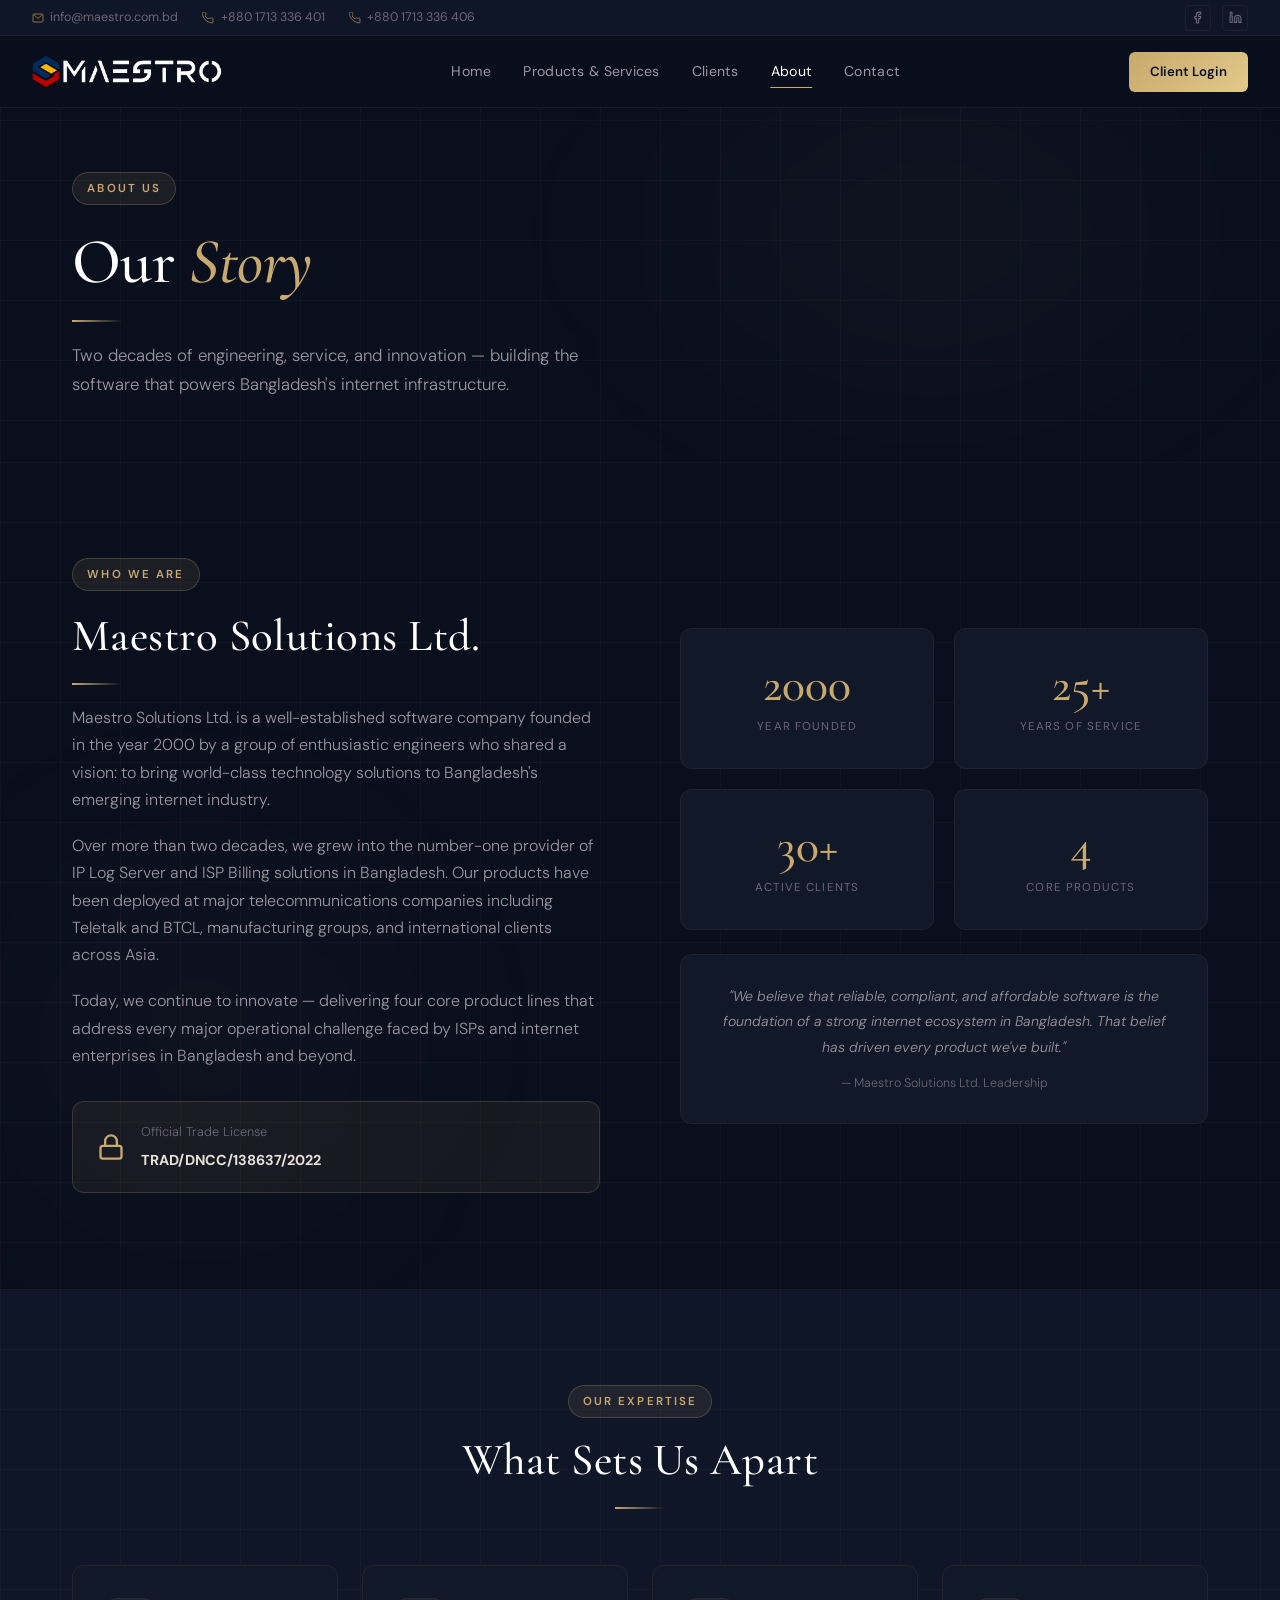
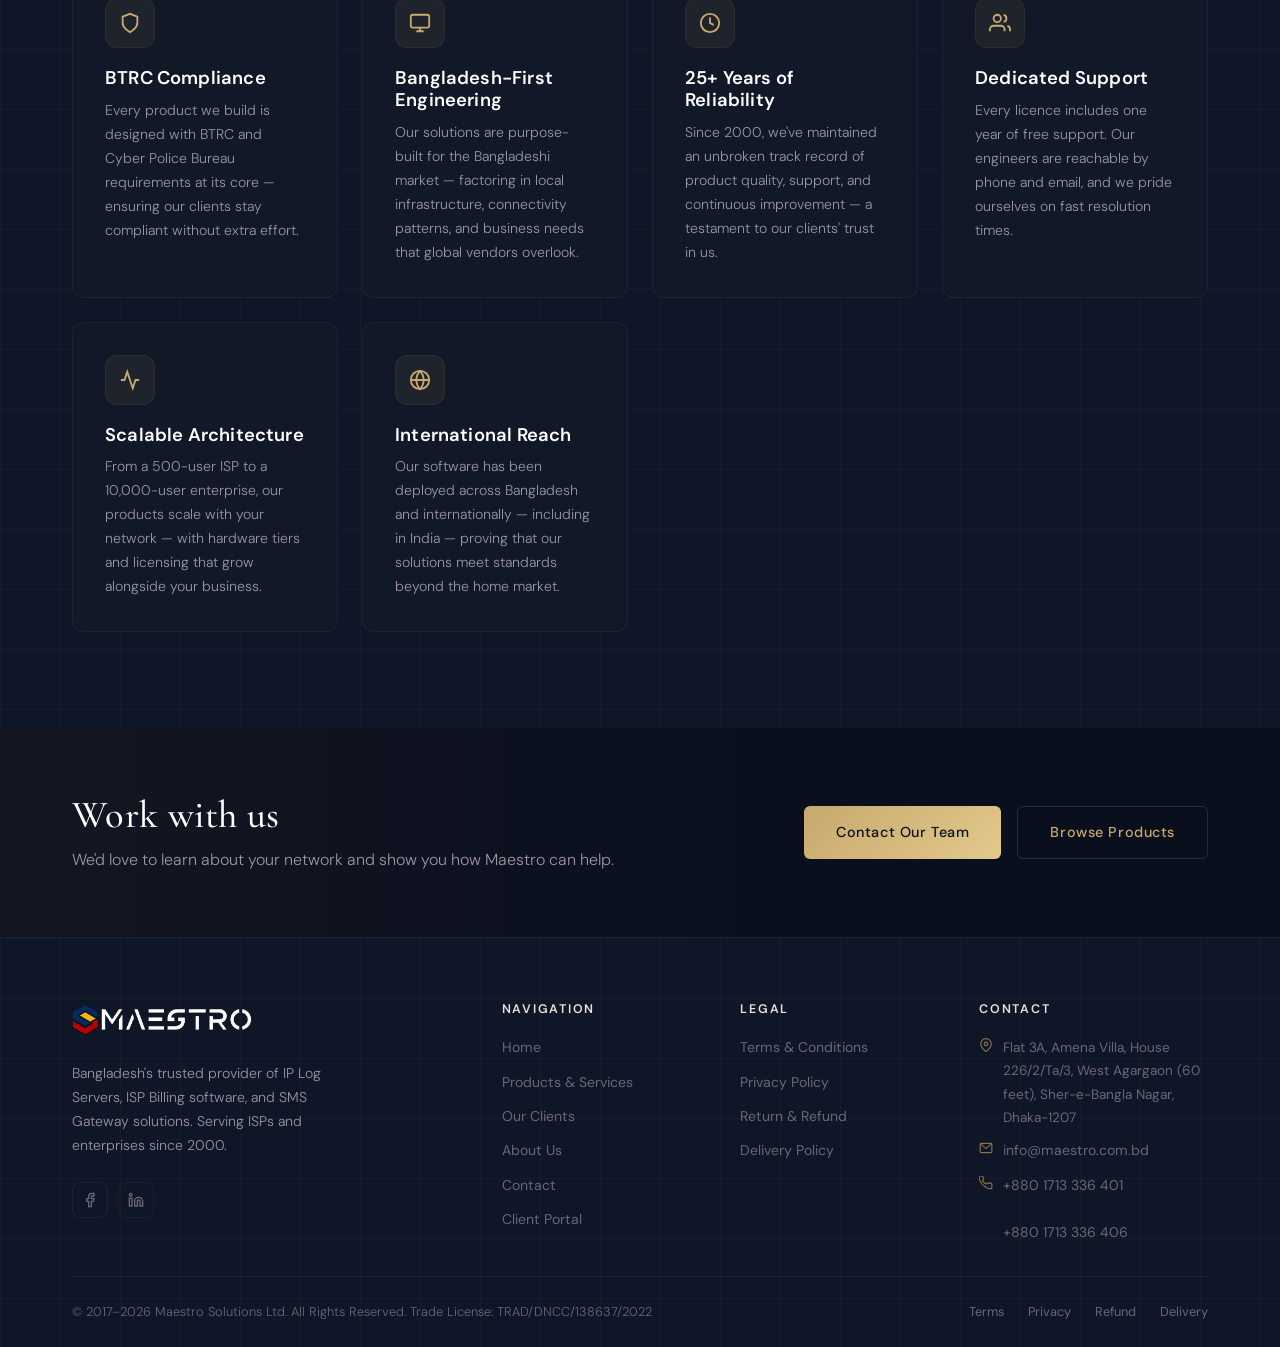
==== about.html @ bf8a5b1c "Add files via upload" ====
<!DOCTYPE html>
<html lang="en">
<head>
  <meta charset="UTF-8">
  <meta name="viewport" content="width=device-width, initial-scale=1.0">
  <title>About Us — Maestro Solutions Ltd.</title>
  <meta name="description" content="Maestro Solutions Ltd. — Bangladesh's leading ISP software company, founded in 2000 by a team of passionate engineers.">
  <link rel="stylesheet" href="style.css">
</head>
<body>

<section class="page-hero bg-pattern" style="position:relative;overflow:hidden;">
  <div class="bg-grid"></div>
  <div class="bg-glow" style="width:700px;height:400px;background:radial-gradient(ellipse,rgba(200,169,110,0.06) 0%,transparent 70%);top:50%;right:0;transform:translateY(-50%);"></div>
  <div class="container page-hero-content">
    <div class="label-tag">About Us</div>
    <h1>Our <em style="font-style:italic;color:var(--gold);">Story</em></h1>
    <div class="divider-gold"></div>
    <p style="font-size:1.05rem;max-width:560px;color:var(--text-muted);">Two decades of engineering, service, and innovation — building the software that powers Bangladesh's internet infrastructure.</p>
  </div>
</section>

<!-- ══ COMPANY STORY ════════════════════════════════════════ -->
<section class="section" style="position:relative;overflow:hidden;">
  <div class="bg-grid"></div>
  <div class="bg-glow" style="width:600px;height:500px;background:radial-gradient(circle,rgba(200,169,110,0.04) 0%,transparent 70%);bottom:0;left:-100px;"></div>
  <div class="container" style="position:relative;z-index:1;">
    <div class="about-grid">
      <div class="animate-up">
        <div class="label-tag">Who We Are</div>
        <h2>Maestro Solutions Ltd.</h2>
        <div class="divider-gold"></div>
        <p style="margin-bottom:1.2rem;">Maestro Solutions Ltd. is a well-established software company founded in the year 2000 by a group of enthusiastic engineers who shared a vision: to bring world-class technology solutions to Bangladesh's emerging internet industry.</p>
        <p style="margin-bottom:1.2rem;">Over more than two decades, we grew into the number-one provider of IP Log Server and ISP Billing solutions in Bangladesh. Our products have been deployed at major telecommunications companies including Teletalk and BTCL, manufacturing groups, and international clients across Asia.</p>
        <p style="margin-bottom:2rem;">Today, we continue to innovate — delivering four core product lines that address every major operational challenge faced by ISPs and internet enterprises in Bangladesh and beyond.</p>

        <div class="about-license">
          <svg xmlns="http://www.w3.org/2000/svg" viewBox="0 0 24 24" fill="none" stroke="currentColor" stroke-width="2"><rect x="3" y="11" width="18" height="11" rx="2" ry="2"/><path d="M7 11V7a5 5 0 0110 0v4"/></svg>
          <div class="about-license-text">
            <p>Official Trade License</p>
            <strong>TRAD/DNCC/138637/2022</strong>
          </div>
        </div>
      </div>

      <div class="animate-up animate-delay-2">
        <div style="display:grid;grid-template-columns:1fr 1fr;gap:1.2rem;margin-bottom:1.5rem;">
          <div style="padding:2rem 1.5rem;background:var(--navy-card);border:1px solid var(--border-dim);border-radius:var(--radius);text-align:center;">
            <div style="font-family:var(--font-display);font-size:3rem;font-weight:500;color:var(--gold);line-height:1;">2000</div>
            <div style="font-size:0.72rem;color:var(--text-dim);text-transform:uppercase;letter-spacing:0.1em;margin-top:0.5rem;">Year Founded</div>
          </div>
          <div style="padding:2rem 1.5rem;background:var(--navy-card);border:1px solid var(--border-dim);border-radius:var(--radius);text-align:center;">
            <div style="font-family:var(--font-display);font-size:3rem;font-weight:500;color:var(--gold);line-height:1;">25+</div>
            <div style="font-size:0.72rem;color:var(--text-dim);text-transform:uppercase;letter-spacing:0.1em;margin-top:0.5rem;">Years of Service</div>
          </div>
          <div style="padding:2rem 1.5rem;background:var(--navy-card);border:1px solid var(--border-dim);border-radius:var(--radius);text-align:center;">
            <div style="font-family:var(--font-display);font-size:3rem;font-weight:500;color:var(--gold);line-height:1;">30+</div>
            <div style="font-size:0.72rem;color:var(--text-dim);text-transform:uppercase;letter-spacing:0.1em;margin-top:0.5rem;">Active Clients</div>
          </div>
          <div style="padding:2rem 1.5rem;background:var(--navy-card);border:1px solid var(--border-dim);border-radius:var(--radius);text-align:center;">
            <div style="font-family:var(--font-display);font-size:3rem;font-weight:500;color:var(--gold);line-height:1;">4</div>
            <div style="font-size:0.72rem;color:var(--text-dim);text-transform:uppercase;letter-spacing:0.1em;margin-top:0.5rem;">Core Products</div>
          </div>
        </div>
        <div style="padding:1.8rem;background:var(--navy-card);border:1px solid var(--border-dim);border-radius:var(--radius);">
          <p style="font-size:0.88rem;font-style:italic;color:var(--text-muted);text-align:center;line-height:1.8;">"We believe that reliable, compliant, and affordable software is the foundation of a strong internet ecosystem in Bangladesh. That belief has driven every product we've built."</p>
          <p style="font-size:0.78rem;color:var(--text-dim);text-align:center;margin-top:0.8rem;">— Maestro Solutions Ltd. Leadership</p>
        </div>
      </div>
    </div>
  </div>
</section>

<!-- ══ VALUES & EXPERTISE ═══════════════════════════════════ -->
<section class="section bg-navy-mid" style="position:relative;overflow:hidden;">
  <div class="bg-grid"></div>
  <div class="container" style="position:relative;z-index:1;">
    <div class="section-heading animate-up" style="text-align:center;max-width:600px;margin-left:auto;margin-right:auto;">
      <div class="label-tag">Our Expertise</div>
      <h2>What Sets Us Apart</h2>
      <div class="divider-gold" style="margin:1.2rem auto;"></div>
    </div>
    <div style="display:grid;grid-template-columns:repeat(auto-fit,minmax(250px,1fr));gap:1.5rem;">

      <div class="card animate-up animate-delay-1" style="padding:2rem;">
        <div style="width:50px;height:50px;background:rgba(200,169,110,0.08);border:1px solid var(--border-dim);border-radius:12px;display:flex;align-items:center;justify-content:center;margin-bottom:1.2rem;">
          <svg xmlns="http://www.w3.org/2000/svg" viewBox="0 0 24 24" fill="none" stroke="currentColor" stroke-width="2" style="width:22px;height:22px;color:var(--gold);"><path d="M12 22s8-4 8-10V5l-8-3-8 3v7c0 6 8 10 8 10z"/></svg>
        </div>
        <h4 style="margin-bottom:0.6rem;">BTRC Compliance</h4>
        <p style="font-size:0.88rem;">Every product we build is designed with BTRC and Cyber Police Bureau requirements at its core — ensuring our clients stay compliant without extra effort.</p>
      </div>

      <div class="card animate-up animate-delay-2" style="padding:2rem;">
        <div style="width:50px;height:50px;background:rgba(200,169,110,0.08);border:1px solid var(--border-dim);border-radius:12px;display:flex;align-items:center;justify-content:center;margin-bottom:1.2rem;">
          <svg xmlns="http://www.w3.org/2000/svg" viewBox="0 0 24 24" fill="none" stroke="currentColor" stroke-width="2" style="width:22px;height:22px;color:var(--gold);"><rect x="2" y="3" width="20" height="14" rx="2"/><line x1="8" y1="21" x2="16" y2="21"/><line x1="12" y1="17" x2="12" y2="21"/></svg>
        </div>
        <h4 style="margin-bottom:0.6rem;">Bangladesh-First Engineering</h4>
        <p style="font-size:0.88rem;">Our solutions are purpose-built for the Bangladeshi market — factoring in local infrastructure, connectivity patterns, and business needs that global vendors overlook.</p>
      </div>

      <div class="card animate-up animate-delay-3" style="padding:2rem;">
        <div style="width:50px;height:50px;background:rgba(200,169,110,0.08);border:1px solid var(--border-dim);border-radius:12px;display:flex;align-items:center;justify-content:center;margin-bottom:1.2rem;">
          <svg xmlns="http://www.w3.org/2000/svg" viewBox="0 0 24 24" fill="none" stroke="currentColor" stroke-width="2" style="width:22px;height:22px;color:var(--gold);"><circle cx="12" cy="12" r="10"/><polyline points="12 6 12 12 16 14"/></svg>
        </div>
        <h4 style="margin-bottom:0.6rem;">25+ Years of Reliability</h4>
        <p style="font-size:0.88rem;">Since 2000, we've maintained an unbroken track record of product quality, support, and continuous improvement — a testament to our clients' trust in us.</p>
      </div>

      <div class="card animate-up animate-delay-1" style="padding:2rem;">
        <div style="width:50px;height:50px;background:rgba(200,169,110,0.08);border:1px solid var(--border-dim);border-radius:12px;display:flex;align-items:center;justify-content:center;margin-bottom:1.2rem;">
          <svg xmlns="http://www.w3.org/2000/svg" viewBox="0 0 24 24" fill="none" stroke="currentColor" stroke-width="2" style="width:22px;height:22px;color:var(--gold);"><path d="M17 21v-2a4 4 0 00-4-4H5a4 4 0 00-4 4v2"/><circle cx="9" cy="7" r="4"/><path d="M23 21v-2a4 4 0 00-3-3.87"/><path d="M16 3.13a4 4 0 010 7.75"/></svg>
        </div>
        <h4 style="margin-bottom:0.6rem;">Dedicated Support</h4>
        <p style="font-size:0.88rem;">Every licence includes one year of free support. Our engineers are reachable by phone and email, and we pride ourselves on fast resolution times.</p>
      </div>

      <div class="card animate-up animate-delay-2" style="padding:2rem;">
        <div style="width:50px;height:50px;background:rgba(200,169,110,0.08);border:1px solid var(--border-dim);border-radius:12px;display:flex;align-items:center;justify-content:center;margin-bottom:1.2rem;">
          <svg xmlns="http://www.w3.org/2000/svg" viewBox="0 0 24 24" fill="none" stroke="currentColor" stroke-width="2" style="width:22px;height:22px;color:var(--gold);"><polyline points="22 12 18 12 15 21 9 3 6 12 2 12"/></svg>
        </div>
        <h4 style="margin-bottom:0.6rem;">Scalable Architecture</h4>
        <p style="font-size:0.88rem;">From a 500-user ISP to a 10,000-user enterprise, our products scale with your network — with hardware tiers and licensing that grow alongside your business.</p>
      </div>

      <div class="card animate-up animate-delay-3" style="padding:2rem;">
        <div style="width:50px;height:50px;background:rgba(200,169,110,0.08);border:1px solid var(--border-dim);border-radius:12px;display:flex;align-items:center;justify-content:center;margin-bottom:1.2rem;">
          <svg xmlns="http://www.w3.org/2000/svg" viewBox="0 0 24 24" fill="none" stroke="currentColor" stroke-width="2" style="width:22px;height:22px;color:var(--gold);"><circle cx="12" cy="12" r="10"/><line x1="2" y1="12" x2="22" y2="12"/><path d="M12 2a15.3 15.3 0 014 10 15.3 15.3 0 01-4 10 15.3 15.3 0 01-4-10 15.3 15.3 0 014-10z"/></svg>
        </div>
        <h4 style="margin-bottom:0.6rem;">International Reach</h4>
        <p style="font-size:0.88rem;">Our software has been deployed across Bangladesh and internationally — including in India — proving that our solutions meet standards beyond the home market.</p>
      </div>

    </div>
  </div>
</section>

<!-- ══ CONTACT CTA ════════════════════════════════════════════ -->
<section class="section-sm" style="position:relative;overflow:hidden;">
  <div style="position:absolute;inset:0;background:linear-gradient(90deg,rgba(200,169,110,0.05) 0%,transparent 60%);"></div>
  <div class="container" style="position:relative;z-index:1;">
    <div style="display:flex;align-items:center;justify-content:space-between;flex-wrap:wrap;gap:2rem;">
      <div>
        <h2 style="font-size:clamp(1.6rem,3vw,2.4rem);margin-bottom:0.5rem;">Work with us</h2>
        <p>We'd love to learn about your network and show you how Maestro can help.</p>
      </div>
      <div style="display:flex;gap:1rem;flex-wrap:wrap;">
        <a href="contact.html" class="btn btn-primary">Contact Our Team</a>
        <a href="products.html" class="btn btn-outline">Browse Products</a>
      </div>
    </div>
  </div>
</section>

<script src="shared.js"></script>
</body>
</html>
---- style.css ----
/* ===================================
   MAESTRO SOLUTIONS LTD — GLOBAL CSS
   =================================== */

@import url('https://fonts.googleapis.com/css2?family=Cormorant+Garamond:ital,wght@0,300;0,400;0,500;0,600;0,700;1,300;1,400&family=DM+Sans:ital,opsz,wght@0,9..40,300;0,9..40,400;0,9..40,500;0,9..40,600;0,9..40,700;1,9..40,300;1,9..40,400&display=swap');

/* ─── CSS VARIABLES ─── */
:root {
  --navy:           #0A0F1E;
  --navy-mid:       #0E1628;
  --navy-light:     #13213A;
  --navy-card:      #111827;
  --gold:           #C8A96E;
  --gold-light:     #E2C98A;
  --gold-pale:      #F0E3C5;
  --gold-dim:       #8A7045;
  --white:          #FFFFFF;
  --off-white:      #F5F0E8;
  --text-main:      #E8E2D6;
  --text-muted:     #9B96A0;
  --text-dim:       #6B6675;
  --border:         rgba(200,169,110,0.18);
  --border-dim:     rgba(200,169,110,0.08);
  --glass-bg:       rgba(19,33,58,0.72);
  --glass-border:   rgba(200,169,110,0.22);
  --shadow-gold:    0 8px 40px rgba(200,169,110,0.12);
  --shadow-deep:    0 20px 60px rgba(0,0,0,0.5);
  --radius:         12px;
  --radius-lg:      20px;
  --font-display:   'Cormorant Garamond', Georgia, serif;
  --font-body:      'DM Sans', system-ui, sans-serif;
  --announce-height: 36px;
  --nav-height:     72px;
  --header-total:   calc(var(--announce-height) + var(--nav-height));
  --transition:     0.35s cubic-bezier(0.4,0,0.2,1);
}

/* ─── RESET & BASE ─── */
*, *::before, *::after { box-sizing: border-box; margin: 0; padding: 0; }

html { scroll-behavior: smooth; font-size: 16px; }

body {
  font-family: var(--font-body);
  background: var(--navy);
  color: var(--text-main);
  line-height: 1.7;
  overflow-x: hidden;
  -webkit-font-smoothing: antialiased;
}

/* ─── TYPOGRAPHY ─── */
h1, h2, h3, h4, h5 {
  font-family: var(--font-display);
  font-weight: 600;
  line-height: 1.2;
  letter-spacing: 0.01em;
  color: var(--white);
}

h1 { font-size: clamp(2.6rem, 5vw, 4.2rem); font-weight: 500; letter-spacing: -0.01em; }
h2 { font-size: clamp(2rem, 3.5vw, 3rem); font-weight: 500; }
h3 { font-size: clamp(1.3rem, 2vw, 1.7rem); font-weight: 500; }
h4 { font-size: 1.15rem; font-weight: 600; font-family: var(--font-body); }

p { color: var(--text-muted); font-size: 1rem; font-weight: 300; }

a { color: var(--gold); text-decoration: none; transition: color var(--transition); }
a:hover { color: var(--gold-light); }

img { max-width: 100%; display: block; }

/* ─── UTILITY CLASSES ─── */
.container {
  max-width: 1200px;
  margin: 0 auto;
  padding: 0 2rem;
}

.section {
  padding: 6rem 0;
}

.section-sm {
  padding: 4rem 0;
}

.gold-text { color: var(--gold); }
.gold-text-light { color: var(--gold-light); }

.label-tag {
  display: inline-block;
  font-family: var(--font-body);
  font-size: 0.72rem;
  font-weight: 600;
  letter-spacing: 0.18em;
  text-transform: uppercase;
  color: var(--gold);
  background: rgba(200,169,110,0.1);
  border: 1px solid rgba(200,169,110,0.25);
  padding: 0.35rem 0.9rem;
  border-radius: 30px;
  margin-bottom: 1.2rem;
}

.section-heading {
  margin-bottom: 3.5rem;
}

.section-heading .label-tag { margin-bottom: 1rem; }

.section-heading h2 {
  margin-bottom: 1rem;
}

.section-heading p {
  font-size: 1.05rem;
  max-width: 540px;
}

.divider-gold {
  width: 50px;
  height: 2px;
  background: linear-gradient(90deg, var(--gold), transparent);
  margin: 1.2rem 0;
}

/* ─── BACKGROUND GRID TEXTURE ─── */
.bg-grid {
  position: absolute;
  inset: 0;
  background-image:
    linear-gradient(rgba(200,169,110,0.04) 1px, transparent 1px),
    linear-gradient(90deg, rgba(200,169,110,0.04) 1px, transparent 1px);
  background-size: 60px 60px;
  pointer-events: none;
  z-index: 0;
}

.bg-glow {
  position: absolute;
  border-radius: 50%;
  filter: blur(100px);
  pointer-events: none;
  z-index: 0;
}

/* ─── BUTTONS ─── */
.btn {
  display: inline-flex;
  align-items: center;
  gap: 0.5rem;
  font-family: var(--font-body);
  font-size: 0.9rem;
  font-weight: 500;
  letter-spacing: 0.04em;
  padding: 0.85rem 2rem;
  border-radius: 6px;
  border: none;
  cursor: pointer;
  transition: all var(--transition);
  text-decoration: none;
  white-space: nowrap;
}

.btn-primary {
  background: linear-gradient(135deg, var(--gold) 0%, var(--gold-light) 100%);
  color: var(--navy);
}

.btn-primary:hover {
  transform: translateY(-2px);
  box-shadow: 0 8px 30px rgba(200,169,110,0.4);
  color: var(--navy);
}

.btn-outline {
  background: transparent;
  color: var(--gold);
  border: 1.5px solid var(--border);
}

.btn-outline:hover {
  background: rgba(200,169,110,0.08);
  border-color: var(--gold);
  color: var(--gold-light);
  transform: translateY(-2px);
}

.btn-ghost {
  background: transparent;
  color: var(--text-main);
  padding: 0.5rem 0;
}

.btn-ghost:hover { color: var(--gold); }

.btn svg { width: 16px; height: 16px; flex-shrink: 0; }

/* ─── NAVBAR ─── */
.navbar {
  position: fixed;
  top: var(--announce-height);
  left: 0; right: 0;
  z-index: 1000;
  height: var(--nav-height);
  transition: background 0.4s ease, border-color 0.4s ease, backdrop-filter 0.4s ease;
}

.navbar::before {
  content: '';
  position: absolute;
  inset: 0;
  background: rgba(10,15,30,0);
  backdrop-filter: blur(0px);
  border-bottom: 1px solid rgba(200,169,110,0);
  transition: all 0.4s ease;
}

.navbar.scrolled::before {
  background: rgba(10,15,30,0.92);
  backdrop-filter: blur(20px);
  border-bottom-color: var(--border-dim);
}

.nav-inner {
  max-width: 1280px;
  margin: 0 auto;
  padding: 0 2rem;
  height: 100%;
  display: flex;
  align-items: center;
  justify-content: space-between;
  position: relative;
  z-index: 1;
}

.nav-logo {
  display: flex;
  align-items: center;
  text-decoration: none;
  flex-shrink: 0;
}

.nav-logo img {
  height: 38px;
  width: auto;
  display: block;
  /* Pure transparent PNG — no background, no filter */
  background: transparent;
}

/* These classes kept for fallback only */
.nav-logo-name {
  font-family: var(--font-display);
  font-size: 1.55rem;
  font-weight: 600;
  color: var(--white);
  letter-spacing: 0.04em;
  line-height: 1;
}

.nav-logo-name span { color: var(--gold); }

.nav-logo-tagline {
  font-size: 0.62rem;
  letter-spacing: 0.2em;
  text-transform: uppercase;
  color: var(--text-dim);
  font-weight: 400;
}

.nav-links {
  display: flex;
  align-items: center;
  gap: 0.2rem;
  list-style: none;
}

.nav-links a {
  display: block;
  padding: 0.5rem 0.9rem;
  font-size: 0.88rem;
  font-weight: 400;
  color: var(--text-muted);
  letter-spacing: 0.02em;
  border-radius: 6px;
  transition: all var(--transition);
  position: relative;
}

.nav-links a::after {
  content: '';
  position: absolute;
  bottom: 4px;
  left: 50%;
  transform: translateX(-50%) scaleX(0);
  width: calc(100% - 1.8rem);
  height: 1px;
  background: var(--gold);
  transition: transform var(--transition);
}

.nav-links a:hover,
.nav-links a.active {
  color: var(--white);
}

.nav-links a:hover::after,
.nav-links a.active::after {
  transform: translateX(-50%) scaleX(1);
}

.nav-actions {
  display: flex;
  align-items: center;
  gap: 0.8rem;
}

.nav-email {
  display: flex;
  align-items: center;
  gap: 0.4rem;
  font-size: 0.8rem;
  color: var(--text-dim);
  transition: color var(--transition);
}

.nav-email:hover { color: var(--gold); }
.nav-email svg { width: 13px; height: 13px; }

.btn-nav-login {
  background: linear-gradient(135deg, var(--gold) 0%, var(--gold-light) 100%);
  color: var(--navy);
  padding: 0.55rem 1.3rem;
  border-radius: 6px;
  font-size: 0.83rem;
  font-weight: 600;
  transition: all var(--transition);
}

.btn-nav-login:hover {
  transform: translateY(-1px);
  box-shadow: 0 6px 20px rgba(200,169,110,0.35);
  color: var(--navy);
}

/* Hamburger */
.hamburger {
  display: none;
  flex-direction: column;
  gap: 5px;
  cursor: pointer;
  padding: 8px;
  border: none;
  background: none;
  z-index: 101;
}

.hamburger span {
  display: block;
  width: 24px;
  height: 1.5px;
  background: var(--text-main);
  border-radius: 2px;
  transition: all 0.3s ease;
}

.hamburger.open span:nth-child(1) { transform: translateY(6.5px) rotate(45deg); }
.hamburger.open span:nth-child(2) { opacity: 0; transform: scaleX(0); }
.hamburger.open span:nth-child(3) { transform: translateY(-6.5px) rotate(-45deg); }

/* Mobile menu */
.mobile-menu {
  display: none;
  position: fixed;
  top: var(--header-total);
  left: 0; right: 0;
  background: rgba(10,15,30,0.97);
  backdrop-filter: blur(24px);
  border-bottom: 1px solid var(--border-dim);
  z-index: 999;
  padding: 1.5rem 2rem 2rem;
  flex-direction: column;
  gap: 0.2rem;
  transform: translateY(-10px);
  opacity: 0;
  transition: all 0.3s ease;
}

.mobile-menu.open {
  display: flex;
  transform: translateY(0);
  opacity: 1;
}

.mobile-menu a {
  display: block;
  padding: 0.85rem 1rem;
  font-size: 1rem;
  color: var(--text-muted);
  border-bottom: 1px solid var(--border-dim);
  transition: color var(--transition);
}

.mobile-menu a:hover { color: var(--gold); }

.mobile-menu .mobile-login {
  margin-top: 1rem;
  display: block;
  text-align: center;
  color: var(--navy);
  border-bottom: none;
}

.mobile-menu .mobile-login:hover {
  color: var(--navy);
}

.mobile-menu .mobile-email {
  font-size: 0.85rem;
  color: var(--text-dim);
  padding: 0.85rem 1rem;
  display: flex;
  align-items: center;
  gap: 0.4rem;
  border-bottom: 1px solid var(--border-dim);
}

.mobile-menu .mobile-email:hover { color: var(--gold); }

/* ─── HERO ─── */
.hero {
  position: relative;
  min-height: 100vh;
  display: flex;
  align-items: center;
  overflow: hidden;
  padding-top: var(--header-total);
}

.hero-slides {
  position: absolute;
  inset: 0;
  z-index: 0;
}

.hero-slide {
  position: absolute;
  inset: 0;
  background-size: cover;
  background-position: center;
  opacity: 0;
  transition: opacity 1.5s ease;
}

.hero-slide.active { opacity: 1; }

.hero-overlay {
  position: absolute;
  inset: 0;
  background: linear-gradient(
    135deg,
    rgba(10,15,30,0.92) 0%,
    rgba(10,15,30,0.75) 50%,
    rgba(10,15,30,0.5) 100%
  );
  z-index: 1;
}

.hero-content {
  position: relative;
  z-index: 2;
  max-width: 1280px;
  margin: 0 auto;
  padding: 0 2rem;
  width: 100%;
}

.hero-badge {
  display: inline-flex;
  align-items: center;
  gap: 0.5rem;
  background: rgba(200,169,110,0.12);
  border: 1px solid rgba(200,169,110,0.3);
  padding: 0.4rem 1rem;
  border-radius: 30px;
  margin-bottom: 2rem;
  animation: fadeUp 0.8s ease both;
}

.hero-badge span {
  font-size: 0.72rem;
  letter-spacing: 0.18em;
  text-transform: uppercase;
  color: var(--gold);
  font-weight: 500;
}

.hero-badge-dot {
  width: 6px;
  height: 6px;
  border-radius: 50%;
  background: var(--gold);
  animation: pulse 2s ease infinite;
}

.hero h1 {
  font-size: clamp(2.8rem, 5.5vw, 5rem);
  font-weight: 400;
  margin-bottom: 1.5rem;
  animation: fadeUp 0.8s ease 0.15s both;
}

.hero h1 em {
  font-style: italic;
  color: var(--gold);
}

.hero-sub {
  font-size: 1.1rem;
  color: var(--text-muted);
  max-width: 520px;
  margin-bottom: 2.5rem;
  animation: fadeUp 0.8s ease 0.3s both;
  line-height: 1.8;
  font-weight: 300;
}

.hero-actions {
  display: flex;
  gap: 1rem;
  flex-wrap: wrap;
  animation: fadeUp 0.8s ease 0.45s both;
}

.hero-stats {
  margin-top: 5rem;
  display: flex;
  gap: 3rem;
  animation: fadeUp 0.8s ease 0.6s both;
}

.hero-stat-num {
  font-family: var(--font-display);
  font-size: 2.2rem;
  font-weight: 500;
  color: var(--gold);
  display: block;
  line-height: 1;
}

.hero-stat-label {
  font-size: 0.78rem;
  color: var(--text-dim);
  letter-spacing: 0.08em;
  text-transform: uppercase;
  margin-top: 0.3rem;
}

.hero-slide-dots {
  position: absolute;
  bottom: 3rem;
  right: 4rem;
  z-index: 2;
  display: flex;
  gap: 8px;
}

.slide-dot {
  width: 28px;
  height: 2px;
  background: rgba(200,169,110,0.3);
  border-radius: 2px;
  cursor: pointer;
  transition: all var(--transition);
}

.slide-dot.active {
  background: var(--gold);
  width: 48px;
}

/* ─── ANNOUNCEMENT BAR ─── */
.announce-bar {
  position: fixed;
  top: 0; left: 0; right: 0;
  z-index: 1001;
  height: var(--announce-height);
  background: var(--navy-mid);
  border-bottom: 1px solid var(--border-dim);
  padding: 0 2rem;
  display: flex;
  justify-content: space-between;
  align-items: center;
  gap: 0.5rem;
  overflow: hidden;
}

.announce-contacts {
  display: flex;
  gap: 1.5rem;
  flex-wrap: wrap;
}

.announce-item {
  display: flex;
  align-items: center;
  gap: 0.4rem;
  font-size: 0.78rem;
  color: var(--text-dim);
  transition: color var(--transition);
}

.announce-item:hover { color: var(--gold); }
.announce-item svg { width: 12px; height: 12px; color: var(--gold-dim); }

.announce-social {
  display: flex;
  gap: 0.7rem;
}

.announce-social a {
  width: 26px;
  height: 26px;
  border: 1px solid var(--border-dim);
  border-radius: 4px;
  display: flex;
  align-items: center;
  justify-content: center;
  transition: all var(--transition);
}

.announce-social a:hover {
  border-color: var(--gold);
  background: rgba(200,169,110,0.1);
}

.announce-social svg { width: 13px; height: 13px; color: var(--text-dim); }
.announce-social a:hover svg { color: var(--gold); }

/* ─── CARDS ─── */
.card {
  background: var(--navy-card);
  border: 1px solid var(--border-dim);
  border-radius: var(--radius);
  overflow: hidden;
  transition: all var(--transition);
}

.card:hover {
  border-color: var(--border);
  box-shadow: var(--shadow-gold);
  transform: translateY(-4px);
}

.card-glass {
  background: var(--glass-bg);
  border: 1px solid var(--glass-border);
  backdrop-filter: blur(16px);
  border-radius: var(--radius);
}

/* ─── PRODUCT CARDS ─── */
.products-grid {
  display: grid;
  grid-template-columns: repeat(auto-fit, minmax(260px, 1fr));
  gap: 1.5rem;
}

.product-card {
  background: var(--navy-card);
  border: 1px solid var(--border-dim);
  border-radius: var(--radius-lg);
  overflow: hidden;
  transition: all var(--transition);
  cursor: pointer;
  display: flex;
  flex-direction: column;
}

.product-card:hover {
  border-color: rgba(200,169,110,0.3);
  transform: translateY(-6px);
  box-shadow: 0 20px 60px rgba(0,0,0,0.4), 0 0 30px rgba(200,169,110,0.08);
}

.product-card-img {
  position: relative;
  height: 200px;
  overflow: hidden;
}

.product-card-img img {
  width: 100%;
  height: 100%;
  object-fit: cover;
  transition: transform 0.6s ease;
}

.product-card:hover .product-card-img img {
  transform: scale(1.06);
}

.product-card-img-overlay {
  position: absolute;
  inset: 0;
  background: linear-gradient(to top, var(--navy-card) 0%, transparent 60%);
}

.product-card-body {
  padding: 1.5rem 1.75rem 1.75rem;
  flex: 1;
  display: flex;
  flex-direction: column;
}

.product-card-body h3 {
  font-size: 1.3rem;
  margin-bottom: 0.6rem;
}

.product-card-body p {
  font-size: 0.9rem;
  line-height: 1.65;
  margin-bottom: 1.2rem;
  flex: 1;
}

.product-card-link {
  display: inline-flex;
  align-items: center;
  gap: 0.4rem;
  font-size: 0.85rem;
  font-weight: 500;
  color: var(--gold);
  letter-spacing: 0.03em;
  transition: gap var(--transition);
}

.product-card:hover .product-card-link { gap: 0.7rem; }

/* ─── CLIENTS SECTION ─── */
.clients-ticker {
  overflow: hidden;
  position: relative;
}

.clients-ticker::before,
.clients-ticker::after {
  content: '';
  position: absolute;
  top: 0; bottom: 0;
  width: 200px;
  z-index: 2;
  pointer-events: none;
}

.clients-ticker::before {
  left: 0;
  background: linear-gradient(90deg, var(--navy) 0%, transparent 100%);
}

.clients-ticker::after {
  right: 0;
  background: linear-gradient(-90deg, var(--navy) 0%, transparent 100%);
}

.clients-track {
  display: flex;
  gap: 3rem;
  animation: ticker 35s linear infinite;
  width: max-content;
}

.clients-track:hover { animation-play-state: paused; }

@keyframes ticker {
  0% { transform: translateX(0); }
  100% { transform: translateX(-50%); }
}

.client-logo-item {
  display: flex;
  flex-direction: column;
  align-items: center;
  gap: 0.7rem;
  flex-shrink: 0;
  width: 130px;
}

.client-logo-wrap {
  width: 100px;
  height: 60px;
  display: flex;
  align-items: center;
  justify-content: center;
  background: rgba(255,255,255,0.04);
  border: 1px solid var(--border-dim);
  border-radius: 8px;
  padding: 0.75rem;
  transition: all var(--transition);
  filter: grayscale(1) brightness(0.7);
}

.client-logo-item:hover .client-logo-wrap {
  filter: grayscale(0) brightness(1);
  border-color: var(--border);
  background: rgba(255,255,255,0.08);
}

.client-logo-wrap img {
  width: 100%;
  height: 100%;
  object-fit: contain;
}

.client-logo-item span {
  font-size: 0.7rem;
  color: var(--text-dim);
  text-align: center;
  letter-spacing: 0.02em;
}

.all-clients-grid {
  display: grid;
  grid-template-columns: repeat(auto-fill, minmax(150px, 1fr));
  gap: 1.2rem;
}

.all-client-item {
  display: flex;
  flex-direction: column;
  align-items: center;
  gap: 0.7rem;
  padding: 1.2rem 1rem;
  background: var(--navy-card);
  border: 1px solid var(--border-dim);
  border-radius: var(--radius);
  transition: all var(--transition);
  text-align: center;
  filter: grayscale(0.5) brightness(0.8);
}

.all-client-item:hover {
  border-color: var(--border);
  filter: grayscale(0) brightness(1);
  transform: translateY(-3px);
  background: var(--navy-light);
}

.all-client-item img {
  width: 90px;
  height: 50px;
  object-fit: contain;
}

.all-client-item span {
  font-size: 0.72rem;
  color: var(--text-dim);
  line-height: 1.3;
}

/* ─── ABOUT ─── */
.about-grid {
  display: grid;
  grid-template-columns: 1fr 1fr;
  gap: 5rem;
  align-items: center;
}

.about-feature-list {
  list-style: none;
  display: flex;
  flex-direction: column;
  gap: 1rem;
  margin-top: 2rem;
}

.about-feature-list li {
  display: flex;
  align-items: flex-start;
  gap: 0.9rem;
  font-size: 0.95rem;
  color: var(--text-muted);
}

.about-feature-list li svg {
  width: 18px;
  height: 18px;
  color: var(--gold);
  flex-shrink: 0;
  margin-top: 2px;
}

.about-card {
  background: var(--navy-card);
  border: 1px solid var(--border-dim);
  border-radius: var(--radius-lg);
  padding: 2rem;
}

.about-license {
  display: flex;
  align-items: center;
  gap: 1rem;
  background: rgba(200,169,110,0.07);
  border: 1px solid rgba(200,169,110,0.2);
  border-radius: var(--radius);
  padding: 1.2rem 1.5rem;
  margin-top: 2rem;
}

.about-license svg { width: 28px; height: 28px; color: var(--gold); flex-shrink: 0; }
.about-license-text p { font-size: 0.8rem; color: var(--text-dim); margin-bottom: 0.2rem; }
.about-license-text strong { font-size: 0.9rem; color: var(--text-main); }

/* ─── PRICING ─── */
.pricing-grid {
  display: grid;
  grid-template-columns: repeat(auto-fit, minmax(200px, 1fr));
  gap: 1.2rem;
}

.pricing-card {
  background: var(--navy-card);
  border: 1px solid var(--border-dim);
  border-radius: var(--radius);
  padding: 1.8rem 1.5rem;
  transition: all var(--transition);
  display: flex;
  flex-direction: column;
  position: relative;
  overflow: hidden;
}

.pricing-card::before {
  content: '';
  position: absolute;
  top: 0; left: 0; right: 0;
  height: 2px;
  background: linear-gradient(90deg, transparent, var(--gold-dim), transparent);
  opacity: 0;
  transition: opacity var(--transition);
}

.pricing-card:hover {
  border-color: var(--border);
  transform: translateY(-4px);
  box-shadow: var(--shadow-gold);
}

.pricing-card:hover::before { opacity: 1; }

.pricing-card.featured {
  border-color: rgba(200,169,110,0.35);
  background: var(--navy-light);
}

.pricing-card.featured::before { opacity: 1; }

.pricing-badge {
  display: inline-block;
  font-size: 0.65rem;
  font-weight: 600;
  letter-spacing: 0.15em;
  text-transform: uppercase;
  color: var(--navy);
  background: var(--gold);
  padding: 0.25rem 0.7rem;
  border-radius: 20px;
  margin-bottom: 1rem;
}

.pricing-name {
  font-size: 0.8rem;
  font-weight: 600;
  letter-spacing: 0.1em;
  text-transform: uppercase;
  color: var(--gold-dim);
  margin-bottom: 0.5rem;
}

.pricing-price {
  font-family: var(--font-display);
  font-size: 1.9rem;
  font-weight: 600;
  color: var(--white);
  margin-bottom: 0.2rem;
  line-height: 1;
}

.pricing-price sup { font-size: 1rem; vertical-align: super; }

.pricing-users {
  font-size: 0.8rem;
  color: var(--gold);
  font-weight: 500;
  margin-bottom: 1.2rem;
}

.pricing-specs {
  list-style: none;
  display: flex;
  flex-direction: column;
  gap: 0.5rem;
  padding-top: 1.2rem;
  border-top: 1px solid var(--border-dim);
  font-size: 0.82rem;
  color: var(--text-dim);
  flex: 1;
}

.pricing-specs li {
  display: flex;
  align-items: center;
  gap: 0.5rem;
}

.pricing-specs li svg { width: 12px; height: 12px; color: var(--gold-dim); flex-shrink: 0; }

.pricing-footer {
  margin-top: 1.5rem;
  padding-top: 1.2rem;
  border-top: 1px solid var(--border-dim);
}

.pricing-renewal {
  font-size: 0.78rem;
  color: var(--text-dim);
  display: block;
  margin-top: 0.5rem;
}

/* ─── CONTACT ─── */
.contact-grid {
  display: grid;
  grid-template-columns: 1fr 1.4fr;
  gap: 3.5rem;
  align-items: start;
}

.contact-info-item {
  display: flex;
  gap: 1.1rem;
  margin-bottom: 1.8rem;
}

.contact-info-icon {
  width: 44px;
  height: 44px;
  background: rgba(200,169,110,0.08);
  border: 1px solid var(--border-dim);
  border-radius: 10px;
  display: flex;
  align-items: center;
  justify-content: center;
  flex-shrink: 0;
  transition: all var(--transition);
}

.contact-info-item:hover .contact-info-icon {
  background: rgba(200,169,110,0.15);
  border-color: var(--border);
}

.contact-info-icon svg { width: 18px; height: 18px; color: var(--gold); }
.contact-info-label { font-size: 0.75rem; color: var(--text-dim); text-transform: uppercase; letter-spacing: 0.1em; margin-bottom: 0.3rem; }
.contact-info-value { font-size: 0.95rem; color: var(--text-main); }
.contact-info-value a { color: var(--text-main); }
.contact-info-value a:hover { color: var(--gold); }

.contact-form-wrap {
  background: var(--navy-card);
  border: 1px solid var(--border-dim);
  border-radius: var(--radius-lg);
  padding: 2.5rem;
}

.form-group {
  margin-bottom: 1.4rem;
}

.form-group label {
  display: block;
  font-size: 0.8rem;
  font-weight: 500;
  color: var(--text-dim);
  letter-spacing: 0.08em;
  text-transform: uppercase;
  margin-bottom: 0.5rem;
}

.form-group input,
.form-group textarea,
.form-group select {
  width: 100%;
  background: rgba(255,255,255,0.04);
  border: 1px solid var(--border-dim);
  border-radius: 8px;
  padding: 0.85rem 1.1rem;
  font-family: var(--font-body);
  font-size: 0.95rem;
  color: var(--text-main);
  outline: none;
  transition: border-color var(--transition);
  -webkit-appearance: none;
}

.form-group input:focus,
.form-group textarea:focus,
.form-group select:focus {
  border-color: rgba(200,169,110,0.5);
  background: rgba(200,169,110,0.04);
}

.form-group input::placeholder,
.form-group textarea::placeholder { color: var(--text-dim); }

.form-group textarea { resize: vertical; min-height: 120px; }

.form-row { display: grid; grid-template-columns: 1fr 1fr; gap: 1rem; }

.form-success {
  display: none;
  text-align: center;
  padding: 2rem;
}

.form-success svg { width: 48px; height: 48px; color: var(--gold); margin: 0 auto 1rem; }

/* ─── FOOTER ─── */
.footer {
  background: var(--navy-mid);
  border-top: 1px solid var(--border-dim);
  position: relative;
  overflow: hidden;
}

.footer-main {
  padding: 4rem 0 2rem;
  display: grid;
  grid-template-columns: 2fr 1fr 1fr 1.2fr;
  gap: 3rem;
}

.footer-brand {}
.footer-brand-name {
  font-family: var(--font-display);
  font-size: 1.8rem;
  font-weight: 600;
  color: var(--white);
  letter-spacing: 0.04em;
  margin-bottom: 0.4rem;
}
.footer-brand-name span { color: var(--gold); }

.footer-brand-tag {
  font-size: 0.7rem;
  letter-spacing: 0.18em;
  text-transform: uppercase;
  color: var(--text-dim);
  margin-bottom: 1.2rem;
}

.footer-brand p {
  font-size: 0.88rem;
  line-height: 1.7;
  max-width: 280px;
  margin-bottom: 1.5rem;
}

.footer-social {
  display: flex;
  gap: 0.6rem;
}

.footer-social a {
  width: 36px;
  height: 36px;
  border: 1px solid var(--border-dim);
  border-radius: 8px;
  display: flex;
  align-items: center;
  justify-content: center;
  transition: all var(--transition);
}

.footer-social a:hover {
  border-color: var(--gold);
  background: rgba(200,169,110,0.1);
}

.footer-social svg { width: 16px; height: 16px; color: var(--text-dim); }
.footer-social a:hover svg { color: var(--gold); }

.footer-col h5 {
  font-family: var(--font-body);
  font-size: 0.78rem;
  font-weight: 600;
  letter-spacing: 0.14em;
  text-transform: uppercase;
  color: var(--text-main);
  margin-bottom: 1.2rem;
}

.footer-col ul { list-style: none; display: flex; flex-direction: column; gap: 0.65rem; }

.footer-col ul li a {
  font-size: 0.88rem;
  color: var(--text-dim);
  transition: color var(--transition);
  display: flex;
  align-items: center;
  gap: 0.3rem;
}

.footer-col ul li a:hover { color: var(--gold); }

.footer-contact-list { list-style: none; display: flex; flex-direction: column; gap: 0.8rem; }

.footer-contact-list li {
  display: flex;
  align-items: flex-start;
  gap: 0.6rem;
  font-size: 0.85rem;
  color: var(--text-dim);
}

.footer-contact-list li svg { width: 14px; height: 14px; color: var(--gold-dim); flex-shrink: 0; margin-top: 2px; }
.footer-contact-list li a { color: var(--text-dim); font-size: 0.85rem; }
.footer-contact-list li a:hover { color: var(--gold); }

.footer-bottom {
  border-top: 1px solid var(--border-dim);
  padding: 1.5rem 0;
  display: flex;
  justify-content: space-between;
  align-items: center;
  flex-wrap: wrap;
  gap: 1rem;
}

.footer-bottom p { font-size: 0.8rem; }

.footer-bottom-links {
  display: flex;
  gap: 1.5rem;
}

.footer-bottom-links a {
  font-size: 0.8rem;
  color: var(--text-dim);
}

.footer-bottom-links a:hover { color: var(--gold); }

/* ─── SECTION BACKGROUNDS ─── */
.bg-navy-mid { background: var(--navy-mid); }
.bg-navy-light { background: var(--navy-light); }
.bg-pattern {
  position: relative;
}

/* ─── ANIMATIONS ─── */
@keyframes fadeUp {
  from { opacity: 0; transform: translateY(24px); }
  to { opacity: 1; transform: translateY(0); }
}

@keyframes pulse {
  0%, 100% { opacity: 1; transform: scale(1); }
  50% { opacity: 0.5; transform: scale(0.8); }
}

@keyframes fadeIn {
  from { opacity: 0; }
  to { opacity: 1; }
}

.animate-up {
  opacity: 0;
  transform: translateY(30px);
  transition: opacity 0.7s ease, transform 0.7s ease;
}

.animate-up.visible {
  opacity: 1;
  transform: translateY(0);
}

.animate-delay-1 { transition-delay: 0.1s; }
.animate-delay-2 { transition-delay: 0.2s; }
.animate-delay-3 { transition-delay: 0.3s; }
.animate-delay-4 { transition-delay: 0.4s; }

/* ─── MODAL ─── */
.modal-overlay {
  position: fixed;
  inset: 0;
  background: rgba(5,8,18,0.85);
  backdrop-filter: blur(12px);
  z-index: 2000;
  display: none;
  align-items: center;
  justify-content: center;
  padding: 1.5rem;
}

.modal-overlay.open { display: flex; animation: fadeIn 0.3s ease; }

.modal-box {
  background: var(--navy-mid);
  border: 1px solid var(--border);
  border-radius: var(--radius-lg);
  max-width: 860px;
  width: 100%;
  max-height: 90vh;
  overflow-y: auto;
  position: relative;
  animation: fadeUp 0.35s ease;
}

.modal-close {
  position: absolute;
  top: 1.2rem;
  right: 1.2rem;
  width: 36px;
  height: 36px;
  border: 1px solid var(--border-dim);
  border-radius: 8px;
  background: rgba(255,255,255,0.05);
  cursor: pointer;
  display: flex;
  align-items: center;
  justify-content: center;
  z-index: 1;
  transition: all var(--transition);
}

.modal-close:hover { background: rgba(200,169,110,0.1); border-color: var(--border); }
.modal-close svg { width: 16px; height: 16px; color: var(--text-muted); }

.modal-header {
  padding: 2rem 2.5rem 1.5rem;
  border-bottom: 1px solid var(--border-dim);
}

.modal-header .label-tag { margin-bottom: 0.5rem; }
.modal-header h2 { font-size: 1.8rem; }

.modal-body { padding: 2rem 2.5rem; }

/* ─── PAGE HERO (sub-pages) ─── */
.page-hero {
  padding: calc(var(--header-total) + 4rem) 0 4rem;
  position: relative;
  overflow: hidden;
}

.page-hero-content {
  position: relative;
  z-index: 1;
}

/* ─── LEGAL PAGES ─── */
.legal-content {
  max-width: 820px;
}

.legal-content h3 {
  font-size: 1.1rem;
  font-family: var(--font-body);
  font-weight: 600;
  color: var(--text-main);
  margin: 2rem 0 0.8rem;
}

.legal-content p, .legal-content li {
  font-size: 0.93rem;
  line-height: 1.8;
  color: var(--text-muted);
  margin-bottom: 0.6rem;
}

.legal-content ul, .legal-content ol {
  padding-left: 1.5rem;
  margin-bottom: 1rem;
}

.legal-content strong { color: var(--text-main); }

.legal-nav {
  display: flex;
  gap: 0.8rem;
  flex-wrap: wrap;
  margin-bottom: 2.5rem;
}

/* ─── SCROLLBAR ─── */
::-webkit-scrollbar { width: 6px; }
::-webkit-scrollbar-track { background: var(--navy); }
::-webkit-scrollbar-thumb { background: var(--border); border-radius: 3px; }
::-webkit-scrollbar-thumb:hover { background: var(--gold-dim); }

/* ─── RESPONSIVE ─── */
@media (max-width: 1024px) {
  .footer-main { grid-template-columns: 1fr 1fr; gap: 2.5rem; }
  .about-grid { grid-template-columns: 1fr; gap: 3rem; }
  .contact-grid { grid-template-columns: 1fr; gap: 2.5rem; }
}

@media (max-width: 768px) {
  :root {
    --announce-height: 32px;
    --nav-height: 64px;
  }
  .section { padding: 4rem 0; }
  .container { padding: 0 1.2rem; }

  .nav-links, .nav-email { display: none; }
  .hamburger { display: flex; }
  .btn-nav-login { display: none; }

  .announce-contacts a:last-child { display: none; }

  .hero-stats { gap: 1.8rem; flex-wrap: wrap; }
  .hero-stat-num { font-size: 1.8rem; }

  .products-grid { grid-template-columns: 1fr 1fr; }
  .pricing-grid { grid-template-columns: 1fr 1fr; }

  .footer-main { grid-template-columns: 1fr; gap: 2rem; }
  .footer-bottom { flex-direction: column; align-items: flex-start; }
  .footer-bottom-links { flex-wrap: wrap; gap: 1rem; }

  .contact-form-wrap { padding: 1.8rem; }
  .form-row { grid-template-columns: 1fr; }

  .modal-header { padding: 1.5rem 1.5rem 1.2rem; }
  .modal-body { padding: 1.5rem; }

  .hero-slide-dots { right: 1.5rem; bottom: 2rem; }

  .announce-bar { padding: 0 1.2rem; }
}

@media (max-width: 540px) {
  .products-grid { grid-template-columns: 1fr; }
  .pricing-grid { grid-template-columns: 1fr; }
  .hero-actions { flex-direction: column; width: 100%; }
  .hero-actions .btn { justify-content: center; }
}
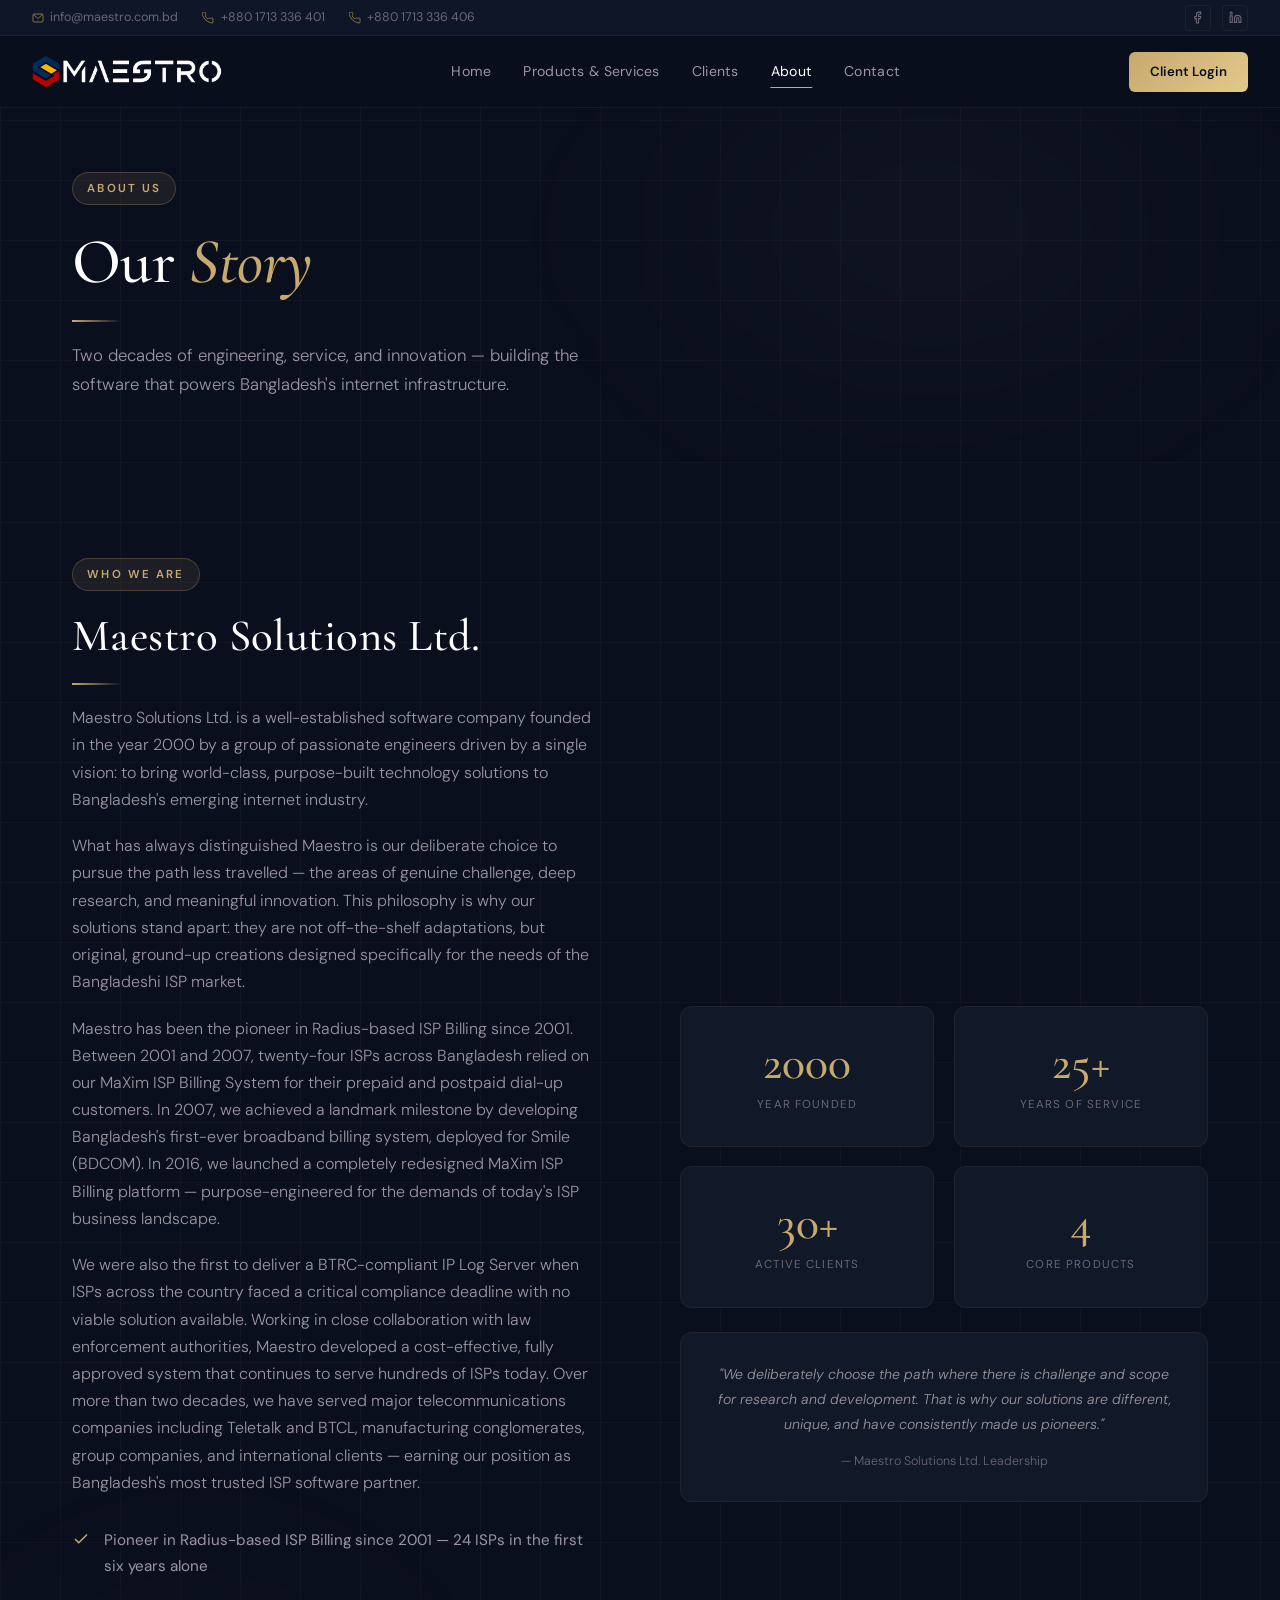
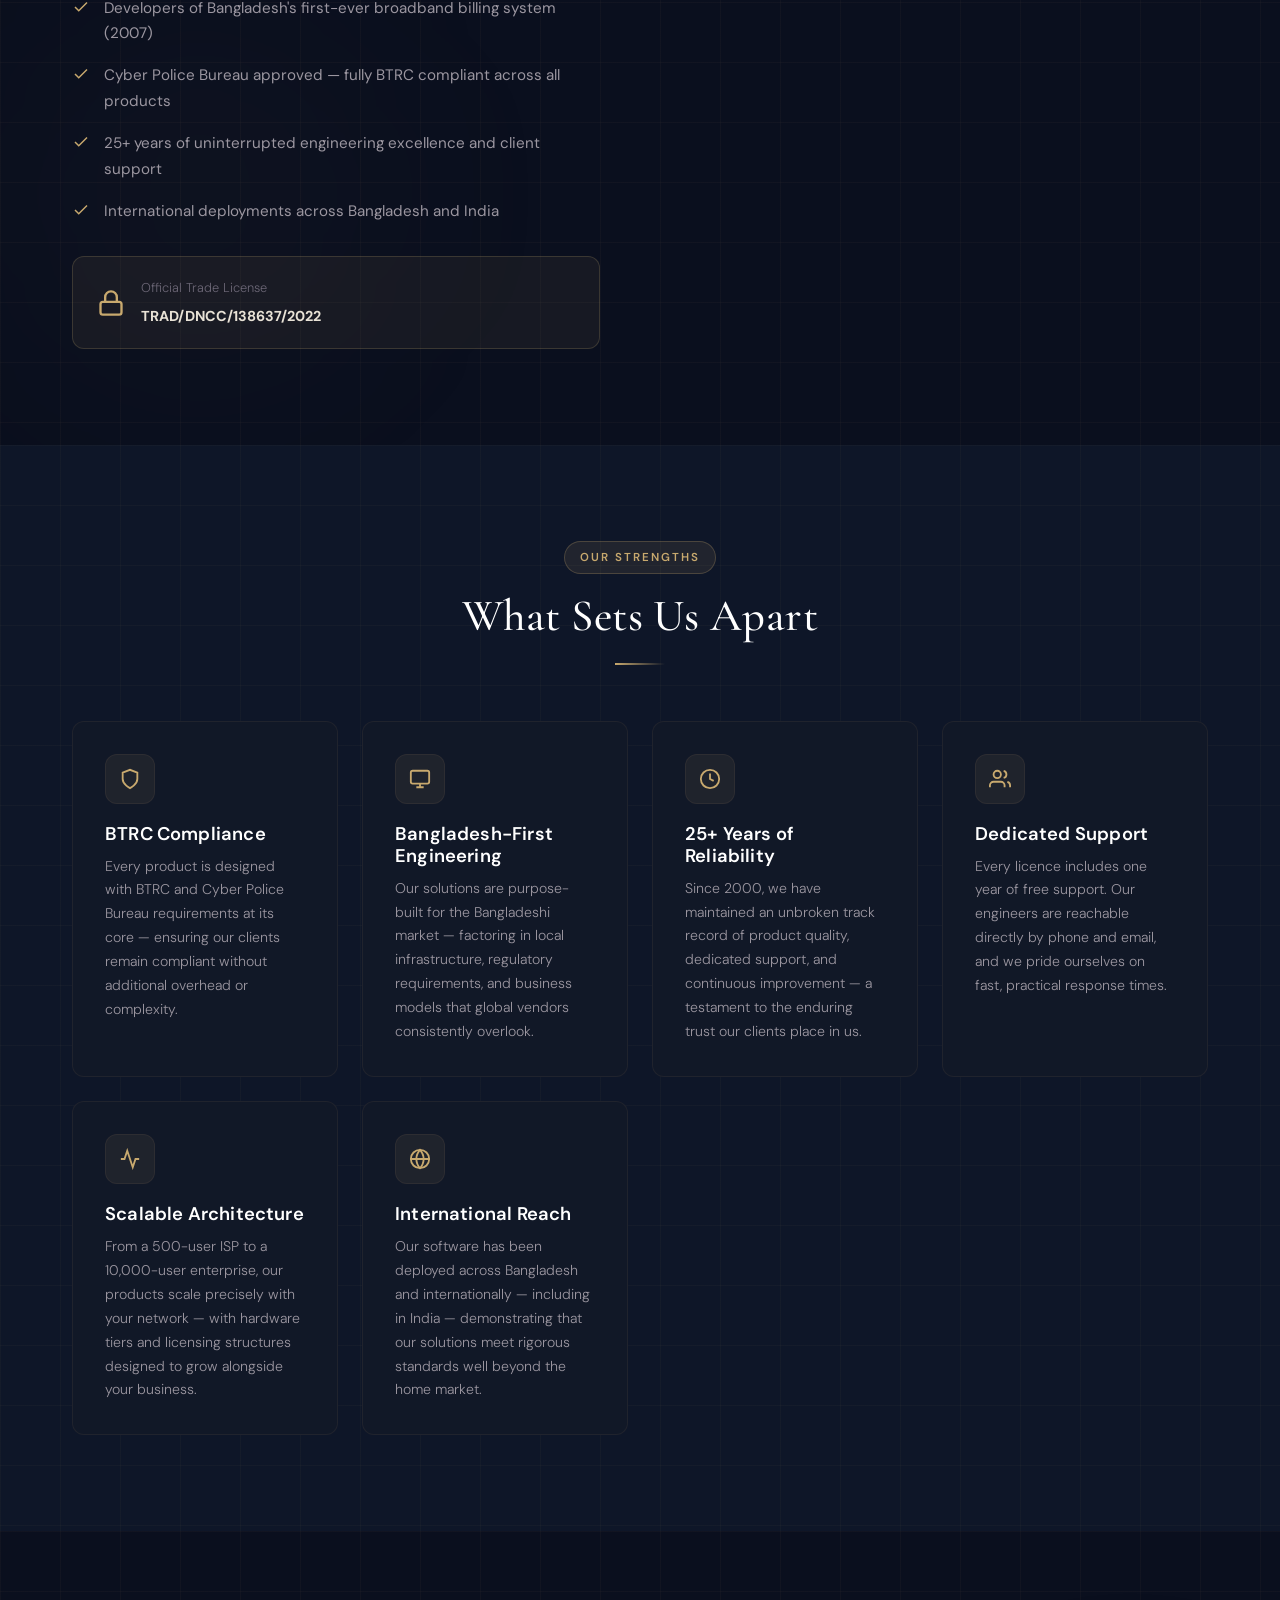
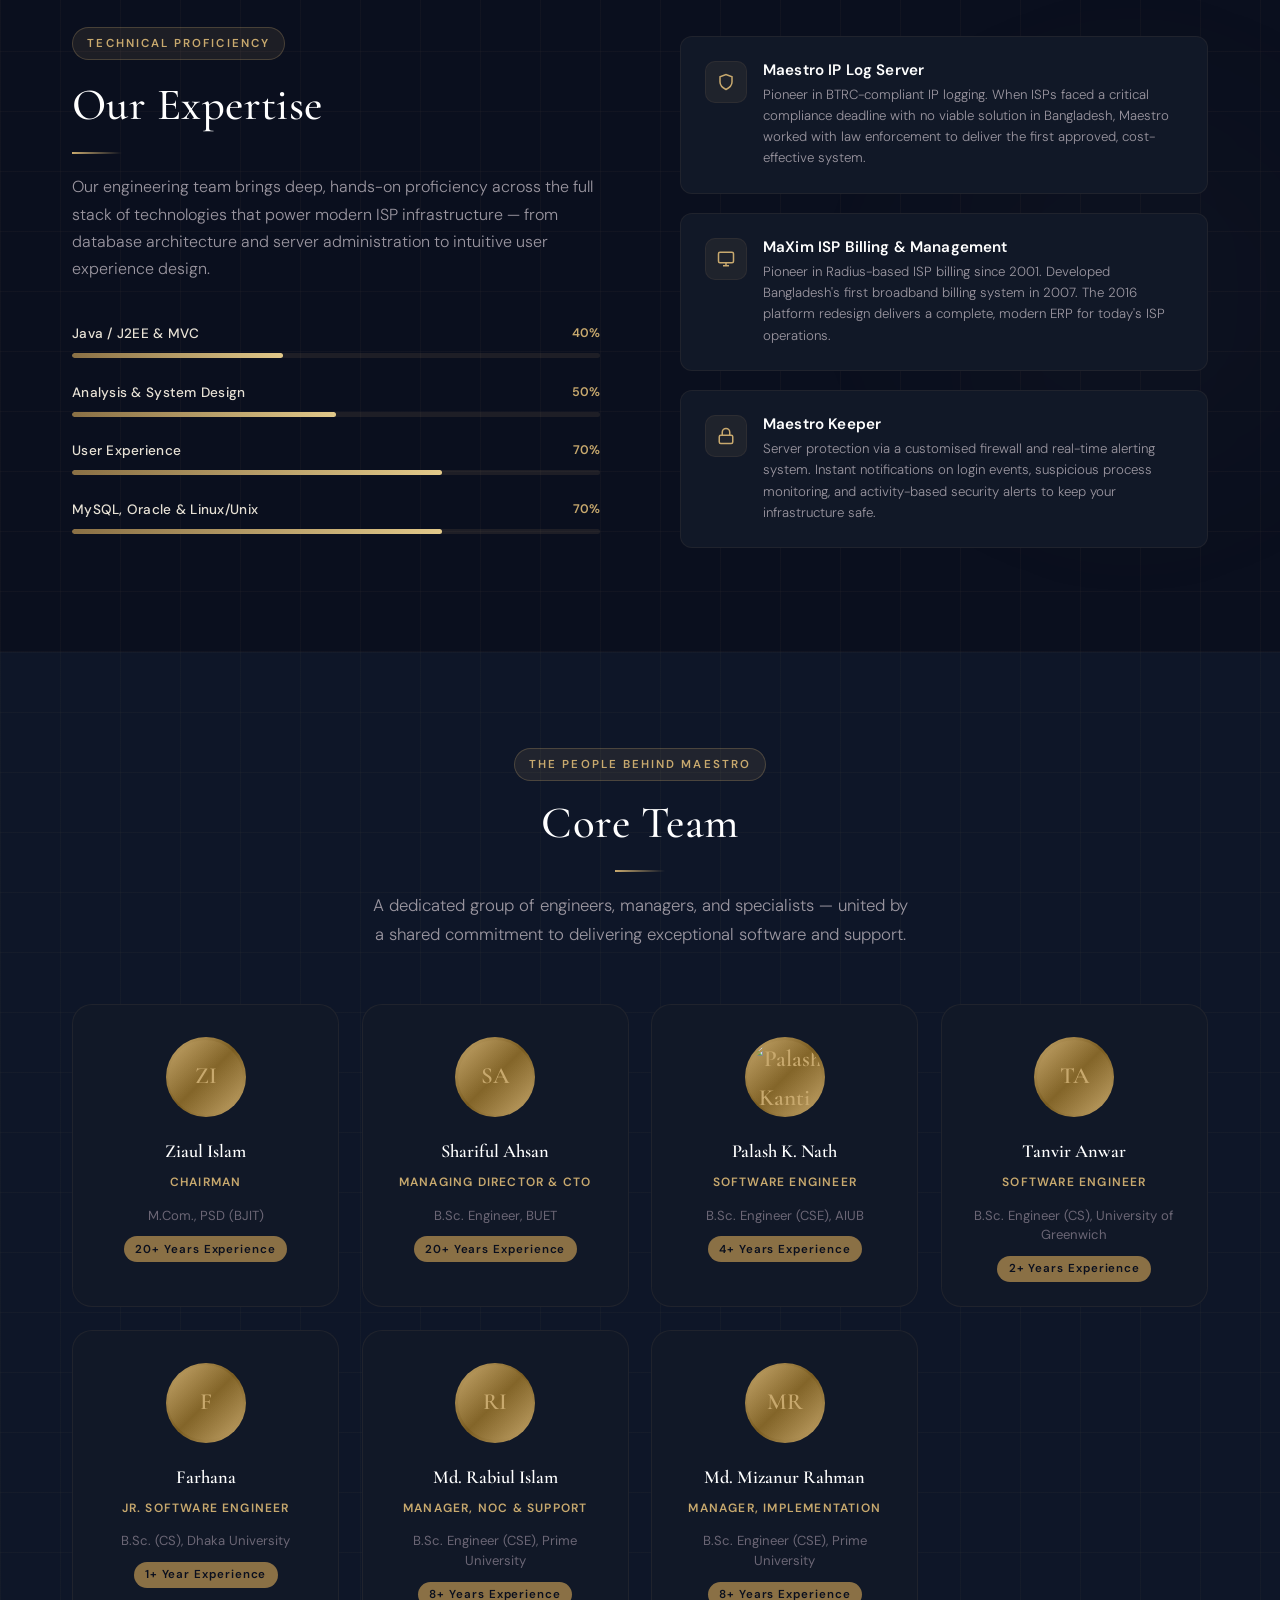
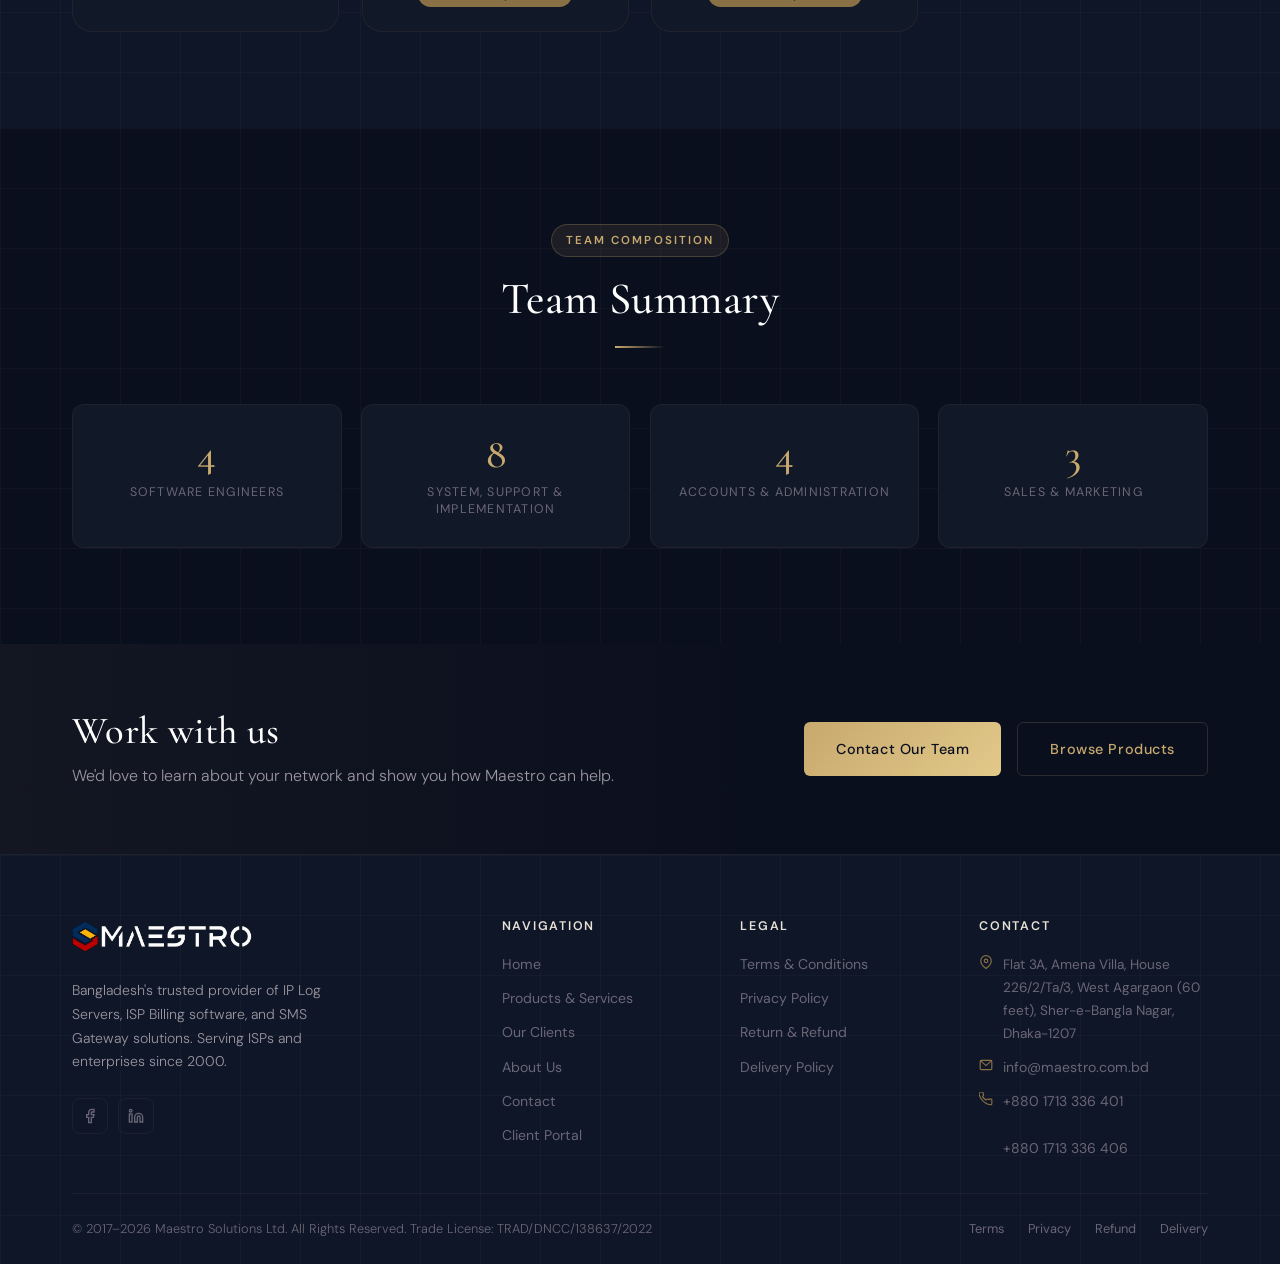
==== commit 013c0cf7: "Update about.html" ====
--- a/about.html
+++ b/about.html
@@ -6,9 +6,184 @@
   <title>About Us — Maestro Solutions Ltd.</title>
   <meta name="description" content="Maestro Solutions Ltd. — Bangladesh's leading ISP software company, founded in 2000 by a team of passionate engineers.">
   <link rel="stylesheet" href="style.css">
+  <style>
+    /* ── Expertise Bars ── */
+    .expertise-bar-wrap {
+      margin-bottom: 1.4rem;
+    }
+    .expertise-bar-header {
+      display: flex;
+      justify-content: space-between;
+      align-items: center;
+      margin-bottom: 0.5rem;
+    }
+    .expertise-bar-label {
+      font-size: 0.85rem;
+      font-weight: 500;
+      color: var(--text-main);
+      letter-spacing: 0.02em;
+    }
+    .expertise-bar-pct {
+      font-size: 0.78rem;
+      color: var(--gold);
+      font-weight: 600;
+    }
+    .expertise-bar-track {
+      width: 100%;
+      height: 5px;
+      background: rgba(200,169,110,0.1);
+      border-radius: 3px;
+      overflow: hidden;
+    }
+    .expertise-bar-fill {
+      height: 100%;
+      border-radius: 3px;
+      background: linear-gradient(90deg, var(--gold-dim), var(--gold-light));
+      width: 0;
+      transition: width 1.2s cubic-bezier(0.4,0,0.2,1);
+    }
+    .expertise-bar-wrap.visible .expertise-bar-fill {
+      width: var(--bar-width);
+    }
+
+    /* ── Team Cards ── */
+    .team-grid {
+      display: grid;
+      grid-template-columns: repeat(auto-fill, minmax(220px, 1fr));
+      gap: 1.4rem;
+    }
+    .team-card {
+      background: var(--navy-card);
+      border: 1px solid var(--border-dim);
+      border-radius: var(--radius-lg);
+      padding: 2rem 1.5rem 1.5rem;
+      text-align: center;
+      transition: all var(--transition);
+      position: relative;
+      overflow: hidden;
+    }
+    .team-card::before {
+      content: '';
+      position: absolute;
+      top: 0; left: 0; right: 0;
+      height: 2px;
+      background: linear-gradient(90deg, transparent, var(--gold-dim), transparent);
+      opacity: 0;
+      transition: opacity var(--transition);
+    }
+    .team-card:hover {
+      border-color: var(--border);
+      transform: translateY(-5px);
+      box-shadow: var(--shadow-gold);
+    }
+    .team-card:hover::before { opacity: 1; }
+
+    /* Gold ring wrapper — same for initials and photo avatars */
+    .team-avatar-ring {
+      width: 80px;
+      height: 80px;
+      border-radius: 50%;
+      padding: 2.5px;
+      background: linear-gradient(135deg, #C8A96E, #7a5c20, #C8A96E);
+      margin: 0 auto 1.2rem;
+      flex-shrink: 0;
+    }
+    /* Inner circle — initials fallback */
+    .team-avatar {
+      width: 100%;
+      height: 100%;
+      border-radius: 50%;
+      background: linear-gradient(135deg, rgba(200,169,110,0.18), rgba(200,169,110,0.05));
+      display: flex;
+      align-items: center;
+      justify-content: center;
+      font-family: var(--font-display);
+      font-size: 1.45rem;
+      font-weight: 600;
+      color: var(--gold);
+      overflow: hidden;
+    }
+    /* Photo avatar — fills the circle, no border needed (ring is on wrapper) */
+    .team-avatar img {
+      width: 100%;
+      height: 100%;
+      object-fit: cover;
+      object-position: center top;
+      border-radius: 50%;
+      display: block;
+    }
+    .team-name {
+      font-family: var(--font-display);
+      font-size: 1.15rem;
+      font-weight: 600;
+      color: var(--white);
+      margin-bottom: 0.3rem;
+    }
+    .team-role {
+      font-size: 0.75rem;
+      font-weight: 600;
+      letter-spacing: 0.1em;
+      text-transform: uppercase;
+      color: var(--gold);
+      margin-bottom: 0.8rem;
+    }
+    .team-degree {
+      font-size: 0.82rem;
+      color: var(--text-dim);
+      line-height: 1.5;
+      margin-bottom: 0.4rem;
+    }
+    .team-exp {
+      display: inline-block;
+      font-size: 0.72rem;
+      font-weight: 600;
+      letter-spacing: 0.08em;
+      color: var(--navy);
+      background: var(--gold-dim);
+      padding: 0.2rem 0.7rem;
+      border-radius: 20px;
+      margin-top: 0.3rem;
+    }
+
+    /* ── Team Summary ── */
+    .summary-grid {
+      display: grid;
+      grid-template-columns: repeat(auto-fit, minmax(160px, 1fr));
+      gap: 1.2rem;
+    }
+    .summary-card {
+      background: var(--navy-card);
+      border: 1px solid var(--border-dim);
+      border-radius: var(--radius);
+      padding: 1.8rem 1.2rem;
+      text-align: center;
+      transition: all var(--transition);
+    }
+    .summary-card:hover {
+      border-color: var(--border);
+      transform: translateY(-3px);
+    }
+    .summary-num {
+      font-family: var(--font-display);
+      font-size: 2.6rem;
+      font-weight: 500;
+      color: var(--gold);
+      line-height: 1;
+      display: block;
+    }
+    .summary-label {
+      font-size: 0.78rem;
+      color: var(--text-dim);
+      text-transform: uppercase;
+      letter-spacing: 0.1em;
+      margin-top: 0.5rem;
+      line-height: 1.4;
+    }
+  </style>
 </head>
 <body>
 
+<!-- ══ PAGE HERO ══════════════════════════════════════════════ -->
 <section class="page-hero bg-pattern" style="position:relative;overflow:hidden;">
   <div class="bg-grid"></div>
   <div class="bg-glow" style="width:700px;height:400px;background:radial-gradient(ellipse,rgba(200,169,110,0.06) 0%,transparent 70%);top:50%;right:0;transform:translateY(-50%);"></div>
@@ -20,19 +195,48 @@
   </div>
 </section>
 
-<!-- ══ COMPANY STORY ════════════════════════════════════════ -->
+<!-- ══ WHO WE ARE ════════════════════════════════════════════ -->
 <section class="section" style="position:relative;overflow:hidden;">
   <div class="bg-grid"></div>
   <div class="bg-glow" style="width:600px;height:500px;background:radial-gradient(circle,rgba(200,169,110,0.04) 0%,transparent 70%);bottom:0;left:-100px;"></div>
   <div class="container" style="position:relative;z-index:1;">
     <div class="about-grid">
+
       <div class="animate-up">
         <div class="label-tag">Who We Are</div>
         <h2>Maestro Solutions Ltd.</h2>
         <div class="divider-gold"></div>
-        <p style="margin-bottom:1.2rem;">Maestro Solutions Ltd. is a well-established software company founded in the year 2000 by a group of enthusiastic engineers who shared a vision: to bring world-class technology solutions to Bangladesh's emerging internet industry.</p>
-        <p style="margin-bottom:1.2rem;">Over more than two decades, we grew into the number-one provider of IP Log Server and ISP Billing solutions in Bangladesh. Our products have been deployed at major telecommunications companies including Teletalk and BTCL, manufacturing groups, and international clients across Asia.</p>
-        <p style="margin-bottom:2rem;">Today, we continue to innovate — delivering four core product lines that address every major operational challenge faced by ISPs and internet enterprises in Bangladesh and beyond.</p>
+
+        <p style="margin-bottom:1.2rem;">Maestro Solutions Ltd. is a well-established software company founded in the year 2000 by a group of passionate engineers driven by a single vision: to bring world-class, purpose-built technology solutions to Bangladesh's emerging internet industry.</p>
+
+        <p style="margin-bottom:1.2rem;">What has always distinguished Maestro is our deliberate choice to pursue the path less travelled — the areas of genuine challenge, deep research, and meaningful innovation. This philosophy is why our solutions stand apart: they are not off-the-shelf adaptations, but original, ground-up creations designed specifically for the needs of the Bangladeshi ISP market.</p>
+
+        <p style="margin-bottom:1.2rem;">Maestro has been the pioneer in Radius-based ISP Billing since 2001. Between 2001 and 2007, twenty-four ISPs across Bangladesh relied on our MaXim ISP Billing System for their prepaid and postpaid dial-up customers. In 2007, we achieved a landmark milestone by developing Bangladesh's first-ever broadband billing system, deployed for Smile (BDCOM). In 2016, we launched a completely redesigned MaXim ISP Billing platform — purpose-engineered for the demands of today's ISP business landscape.</p>
+
+        <p style="margin-bottom:1.5rem;">We were also the first to deliver a BTRC-compliant IP Log Server when ISPs across the country faced a critical compliance deadline with no viable solution available. Working in close collaboration with law enforcement authorities, Maestro developed a cost-effective, fully approved system that continues to serve hundreds of ISPs today. Over more than two decades, we have served major telecommunications companies including Teletalk and BTCL, manufacturing conglomerates, group companies, and international clients — earning our position as Bangladesh's most trusted ISP software partner.</p>
+
+        <ul class="about-feature-list">
+          <li>
+            <svg xmlns="http://www.w3.org/2000/svg" viewBox="0 0 24 24" fill="none" stroke="currentColor" stroke-width="2"><polyline points="20 6 9 17 4 12"/></svg>
+            Pioneer in Radius-based ISP Billing since 2001 — 24 ISPs in the first six years alone
+          </li>
+          <li>
+            <svg xmlns="http://www.w3.org/2000/svg" viewBox="0 0 24 24" fill="none" stroke="currentColor" stroke-width="2"><polyline points="20 6 9 17 4 12"/></svg>
+            Developers of Bangladesh's first-ever broadband billing system (2007)
+          </li>
+          <li>
+            <svg xmlns="http://www.w3.org/2000/svg" viewBox="0 0 24 24" fill="none" stroke="currentColor" stroke-width="2"><polyline points="20 6 9 17 4 12"/></svg>
+            Cyber Police Bureau approved — fully BTRC compliant across all products
+          </li>
+          <li>
+            <svg xmlns="http://www.w3.org/2000/svg" viewBox="0 0 24 24" fill="none" stroke="currentColor" stroke-width="2"><polyline points="20 6 9 17 4 12"/></svg>
+            25+ years of uninterrupted engineering excellence and client support
+          </li>
+          <li>
+            <svg xmlns="http://www.w3.org/2000/svg" viewBox="0 0 24 24" fill="none" stroke="currentColor" stroke-width="2"><polyline points="20 6 9 17 4 12"/></svg>
+            International deployments across Bangladesh and India
+          </li>
+        </ul>
 
         <div class="about-license">
           <svg xmlns="http://www.w3.org/2000/svg" viewBox="0 0 24 24" fill="none" stroke="currentColor" stroke-width="2"><rect x="3" y="11" width="18" height="11" rx="2" ry="2"/><path d="M7 11V7a5 5 0 0110 0v4"/></svg>
@@ -63,20 +267,21 @@
           </div>
         </div>
         <div style="padding:1.8rem;background:var(--navy-card);border:1px solid var(--border-dim);border-radius:var(--radius);">
-          <p style="font-size:0.88rem;font-style:italic;color:var(--text-muted);text-align:center;line-height:1.8;">"We believe that reliable, compliant, and affordable software is the foundation of a strong internet ecosystem in Bangladesh. That belief has driven every product we've built."</p>
+          <p style="font-size:0.88rem;font-style:italic;color:var(--text-muted);text-align:center;line-height:1.8;">"We deliberately choose the path where there is challenge and scope for research and development. That is why our solutions are different, unique, and have consistently made us pioneers."</p>
           <p style="font-size:0.78rem;color:var(--text-dim);text-align:center;margin-top:0.8rem;">— Maestro Solutions Ltd. Leadership</p>
         </div>
       </div>
-    </div>
-  </div>
-</section>
-
-<!-- ══ VALUES & EXPERTISE ═══════════════════════════════════ -->
+
+    </div>
+  </div>
+</section>
+
+<!-- ══ WHAT SETS US APART ════════════════════════════════════ -->
 <section class="section bg-navy-mid" style="position:relative;overflow:hidden;">
   <div class="bg-grid"></div>
   <div class="container" style="position:relative;z-index:1;">
     <div class="section-heading animate-up" style="text-align:center;max-width:600px;margin-left:auto;margin-right:auto;">
-      <div class="label-tag">Our Expertise</div>
+      <div class="label-tag">Our Strengths</div>
       <h2>What Sets Us Apart</h2>
       <div class="divider-gold" style="margin:1.2rem auto;"></div>
     </div>
@@ -87,7 +292,7 @@
           <svg xmlns="http://www.w3.org/2000/svg" viewBox="0 0 24 24" fill="none" stroke="currentColor" stroke-width="2" style="width:22px;height:22px;color:var(--gold);"><path d="M12 22s8-4 8-10V5l-8-3-8 3v7c0 6 8 10 8 10z"/></svg>
         </div>
         <h4 style="margin-bottom:0.6rem;">BTRC Compliance</h4>
-        <p style="font-size:0.88rem;">Every product we build is designed with BTRC and Cyber Police Bureau requirements at its core — ensuring our clients stay compliant without extra effort.</p>
+        <p style="font-size:0.88rem;">Every product is designed with BTRC and Cyber Police Bureau requirements at its core — ensuring our clients remain compliant without additional overhead or complexity.</p>
       </div>
 
       <div class="card animate-up animate-delay-2" style="padding:2rem;">
@@ -95,7 +300,7 @@
           <svg xmlns="http://www.w3.org/2000/svg" viewBox="0 0 24 24" fill="none" stroke="currentColor" stroke-width="2" style="width:22px;height:22px;color:var(--gold);"><rect x="2" y="3" width="20" height="14" rx="2"/><line x1="8" y1="21" x2="16" y2="21"/><line x1="12" y1="17" x2="12" y2="21"/></svg>
         </div>
         <h4 style="margin-bottom:0.6rem;">Bangladesh-First Engineering</h4>
-        <p style="font-size:0.88rem;">Our solutions are purpose-built for the Bangladeshi market — factoring in local infrastructure, connectivity patterns, and business needs that global vendors overlook.</p>
+        <p style="font-size:0.88rem;">Our solutions are purpose-built for the Bangladeshi market — factoring in local infrastructure, regulatory requirements, and business models that global vendors consistently overlook.</p>
       </div>
 
       <div class="card animate-up animate-delay-3" style="padding:2rem;">
@@ -103,7 +308,7 @@
           <svg xmlns="http://www.w3.org/2000/svg" viewBox="0 0 24 24" fill="none" stroke="currentColor" stroke-width="2" style="width:22px;height:22px;color:var(--gold);"><circle cx="12" cy="12" r="10"/><polyline points="12 6 12 12 16 14"/></svg>
         </div>
         <h4 style="margin-bottom:0.6rem;">25+ Years of Reliability</h4>
-        <p style="font-size:0.88rem;">Since 2000, we've maintained an unbroken track record of product quality, support, and continuous improvement — a testament to our clients' trust in us.</p>
+        <p style="font-size:0.88rem;">Since 2000, we have maintained an unbroken track record of product quality, dedicated support, and continuous improvement — a testament to the enduring trust our clients place in us.</p>
       </div>
 
       <div class="card animate-up animate-delay-1" style="padding:2rem;">
@@ -111,7 +316,7 @@
           <svg xmlns="http://www.w3.org/2000/svg" viewBox="0 0 24 24" fill="none" stroke="currentColor" stroke-width="2" style="width:22px;height:22px;color:var(--gold);"><path d="M17 21v-2a4 4 0 00-4-4H5a4 4 0 00-4 4v2"/><circle cx="9" cy="7" r="4"/><path d="M23 21v-2a4 4 0 00-3-3.87"/><path d="M16 3.13a4 4 0 010 7.75"/></svg>
         </div>
         <h4 style="margin-bottom:0.6rem;">Dedicated Support</h4>
-        <p style="font-size:0.88rem;">Every licence includes one year of free support. Our engineers are reachable by phone and email, and we pride ourselves on fast resolution times.</p>
+        <p style="font-size:0.88rem;">Every licence includes one year of free support. Our engineers are reachable directly by phone and email, and we pride ourselves on fast, practical response times.</p>
       </div>
 
       <div class="card animate-up animate-delay-2" style="padding:2rem;">
@@ -119,7 +324,7 @@
           <svg xmlns="http://www.w3.org/2000/svg" viewBox="0 0 24 24" fill="none" stroke="currentColor" stroke-width="2" style="width:22px;height:22px;color:var(--gold);"><polyline points="22 12 18 12 15 21 9 3 6 12 2 12"/></svg>
         </div>
         <h4 style="margin-bottom:0.6rem;">Scalable Architecture</h4>
-        <p style="font-size:0.88rem;">From a 500-user ISP to a 10,000-user enterprise, our products scale with your network — with hardware tiers and licensing that grow alongside your business.</p>
+        <p style="font-size:0.88rem;">From a 500-user ISP to a 10,000-user enterprise, our products scale precisely with your network — with hardware tiers and licensing structures designed to grow alongside your business.</p>
       </div>
 
       <div class="card animate-up animate-delay-3" style="padding:2rem;">
@@ -127,14 +332,229 @@
           <svg xmlns="http://www.w3.org/2000/svg" viewBox="0 0 24 24" fill="none" stroke="currentColor" stroke-width="2" style="width:22px;height:22px;color:var(--gold);"><circle cx="12" cy="12" r="10"/><line x1="2" y1="12" x2="22" y2="12"/><path d="M12 2a15.3 15.3 0 014 10 15.3 15.3 0 01-4 10 15.3 15.3 0 01-4-10 15.3 15.3 0 014-10z"/></svg>
         </div>
         <h4 style="margin-bottom:0.6rem;">International Reach</h4>
-        <p style="font-size:0.88rem;">Our software has been deployed across Bangladesh and internationally — including in India — proving that our solutions meet standards beyond the home market.</p>
-      </div>
-
-    </div>
-  </div>
-</section>
-
-<!-- ══ CONTACT CTA ════════════════════════════════════════════ -->
+        <p style="font-size:0.88rem;">Our software has been deployed across Bangladesh and internationally — including in India — demonstrating that our solutions meet rigorous standards well beyond the home market.</p>
+      </div>
+
+    </div>
+  </div>
+</section>
+
+<!-- ══ OUR EXPERTISE ═════════════════════════════════════════ -->
+<section class="section" id="expertise" style="position:relative;overflow:hidden;">
+  <div class="bg-grid"></div>
+  <div class="bg-glow" style="width:500px;height:500px;background:radial-gradient(circle,rgba(200,169,110,0.04) 0%,transparent 70%);top:50%;right:-100px;transform:translateY(-50%);"></div>
+  <div class="container" style="position:relative;z-index:1;">
+    <div style="display:grid;grid-template-columns:1fr 1fr;gap:5rem;align-items:center;" class="about-grid">
+
+      <div class="animate-up">
+        <div class="label-tag">Technical Proficiency</div>
+        <h2>Our Expertise</h2>
+        <div class="divider-gold"></div>
+        <p style="margin-bottom:2.5rem;">Our engineering team brings deep, hands-on proficiency across the full stack of technologies that power modern ISP infrastructure — from database architecture and server administration to intuitive user experience design.</p>
+
+        <div class="expertise-bar-wrap animate-up" style="--bar-width: 40%;">
+          <div class="expertise-bar-header">
+            <span class="expertise-bar-label">Java / J2EE &amp; MVC</span>
+            <span class="expertise-bar-pct">40%</span>
+          </div>
+          <div class="expertise-bar-track"><div class="expertise-bar-fill"></div></div>
+        </div>
+
+        <div class="expertise-bar-wrap animate-up animate-delay-1" style="--bar-width: 50%;">
+          <div class="expertise-bar-header">
+            <span class="expertise-bar-label">Analysis &amp; System Design</span>
+            <span class="expertise-bar-pct">50%</span>
+          </div>
+          <div class="expertise-bar-track"><div class="expertise-bar-fill"></div></div>
+        </div>
+
+        <div class="expertise-bar-wrap animate-up animate-delay-2" style="--bar-width: 70%;">
+          <div class="expertise-bar-header">
+            <span class="expertise-bar-label">User Experience</span>
+            <span class="expertise-bar-pct">70%</span>
+          </div>
+          <div class="expertise-bar-track"><div class="expertise-bar-fill"></div></div>
+        </div>
+
+        <div class="expertise-bar-wrap animate-up animate-delay-3" style="--bar-width: 70%;">
+          <div class="expertise-bar-header">
+            <span class="expertise-bar-label">MySQL, Oracle &amp; Linux/Unix</span>
+            <span class="expertise-bar-pct">70%</span>
+          </div>
+          <div class="expertise-bar-track"><div class="expertise-bar-fill"></div></div>
+        </div>
+      </div>
+
+      <div class="animate-up animate-delay-2">
+        <div style="display:flex;flex-direction:column;gap:1.2rem;">
+
+          <div style="padding:1.5rem;background:var(--navy-card);border:1px solid var(--border-dim);border-radius:var(--radius);display:flex;align-items:flex-start;gap:1rem;">
+            <div style="width:42px;height:42px;background:rgba(200,169,110,0.08);border:1px solid var(--border-dim);border-radius:10px;display:flex;align-items:center;justify-content:center;flex-shrink:0;">
+              <svg xmlns="http://www.w3.org/2000/svg" viewBox="0 0 24 24" fill="none" stroke="currentColor" stroke-width="2" style="width:18px;height:18px;color:var(--gold);"><path d="M12 22s8-4 8-10V5l-8-3-8 3v7c0 6 8 10 8 10z"/></svg>
+            </div>
+            <div>
+              <h4 style="font-size:0.95rem;margin-bottom:0.3rem;">Maestro IP Log Server</h4>
+              <p style="font-size:0.83rem;line-height:1.6;">Pioneer in BTRC-compliant IP logging. When ISPs faced a critical compliance deadline with no viable solution in Bangladesh, Maestro worked with law enforcement to deliver the first approved, cost-effective system.</p>
+            </div>
+          </div>
+
+          <div style="padding:1.5rem;background:var(--navy-card);border:1px solid var(--border-dim);border-radius:var(--radius);display:flex;align-items:flex-start;gap:1rem;">
+            <div style="width:42px;height:42px;background:rgba(200,169,110,0.08);border:1px solid var(--border-dim);border-radius:10px;display:flex;align-items:center;justify-content:center;flex-shrink:0;">
+              <svg xmlns="http://www.w3.org/2000/svg" viewBox="0 0 24 24" fill="none" stroke="currentColor" stroke-width="2" style="width:18px;height:18px;color:var(--gold);"><rect x="2" y="3" width="20" height="14" rx="2"/><line x1="8" y1="21" x2="16" y2="21"/><line x1="12" y1="17" x2="12" y2="21"/></svg>
+            </div>
+            <div>
+              <h4 style="font-size:0.95rem;margin-bottom:0.3rem;">MaXim ISP Billing &amp; Management</h4>
+              <p style="font-size:0.83rem;line-height:1.6;">Pioneer in Radius-based ISP billing since 2001. Developed Bangladesh's first broadband billing system in 2007. The 2016 platform redesign delivers a complete, modern ERP for today's ISP operations.</p>
+            </div>
+          </div>
+
+          <div style="padding:1.5rem;background:var(--navy-card);border:1px solid var(--border-dim);border-radius:var(--radius);display:flex;align-items:flex-start;gap:1rem;">
+            <div style="width:42px;height:42px;background:rgba(200,169,110,0.08);border:1px solid var(--border-dim);border-radius:10px;display:flex;align-items:center;justify-content:center;flex-shrink:0;">
+              <svg xmlns="http://www.w3.org/2000/svg" viewBox="0 0 24 24" fill="none" stroke="currentColor" stroke-width="2" style="width:18px;height:18px;color:var(--gold);"><rect x="3" y="11" width="18" height="11" rx="2"/><path d="M7 11V7a5 5 0 0110 0v4"/></svg>
+            </div>
+            <div>
+              <h4 style="font-size:0.95rem;margin-bottom:0.3rem;">Maestro Keeper</h4>
+              <p style="font-size:0.83rem;line-height:1.6;">Server protection via a customised firewall and real-time alerting system. Instant notifications on login events, suspicious process monitoring, and activity-based security alerts to keep your infrastructure safe.</p>
+            </div>
+          </div>
+
+        </div>
+      </div>
+    </div>
+  </div>
+</section>
+
+<!-- ══ CORE TEAM ══════════════════════════════════════════════ -->
+<section class="section bg-navy-mid" id="team" style="position:relative;overflow:hidden;">
+  <div class="bg-grid"></div>
+  <div class="container" style="position:relative;z-index:1;">
+
+    <div class="section-heading animate-up" style="text-align:center;max-width:600px;margin-left:auto;margin-right:auto;">
+      <div class="label-tag">The People Behind Maestro</div>
+      <h2>Core Team</h2>
+      <div class="divider-gold" style="margin:1.2rem auto;"></div>
+      <p style="margin:0 auto;">A dedicated group of engineers, managers, and specialists — united by a shared commitment to delivering exceptional software and support.</p>
+    </div>
+
+    <div class="team-grid animate-up">
+
+      <!-- Chairman -->
+      <div class="team-card animate-up animate-delay-1">
+        <div class="team-avatar-ring">
+          <div class="team-avatar">ZI</div>
+        </div>
+        <div class="team-name">Ziaul Islam</div>
+        <div class="team-role">Chairman</div>
+        <div class="team-degree">M.Com., PSD (BJIT)</div>
+        <span class="team-exp">20+ Years Experience</span>
+      </div>
+
+      <!-- MD & CTO -->
+      <div class="team-card animate-up animate-delay-2">
+        <div class="team-avatar-ring">
+          <div class="team-avatar">SA</div>
+        </div>
+        <div class="team-name">Shariful Ahsan</div>
+        <div class="team-role">Managing Director &amp; CTO</div>
+        <div class="team-degree">B.Sc. Engineer, BUET</div>
+        <span class="team-exp">20+ Years Experience</span>
+      </div>
+
+      <!-- Software Engineer -->
+      <div class="team-card animate-up animate-delay-3">
+        <div class="team-avatar-ring">
+          <div class="team-avatar">
+            <img src="team-palash.png" alt="Palash Kanti Nath">
+          </div>
+        </div>
+        <div class="team-name">Palash K. Nath</div>
+        <div class="team-role">Software Engineer</div>
+        <div class="team-degree">B.Sc. Engineer (CSE), AIUB</div>
+        <span class="team-exp">4+ Years Experience</span>
+      </div>
+
+      <!-- Software Engineer -->
+      <div class="team-card animate-up animate-delay-1">
+        <div class="team-avatar-ring">
+          <div class="team-avatar">TA</div>
+        </div>
+        <div class="team-name">Tanvir Anwar</div>
+        <div class="team-role">Software Engineer</div>
+        <div class="team-degree">B.Sc. Engineer (CS), University of Greenwich</div>
+        <span class="team-exp">2+ Years Experience</span>
+      </div>
+
+      <!-- Jr. Software Engineer -->
+      <div class="team-card animate-up animate-delay-2">
+        <div class="team-avatar-ring">
+          <div class="team-avatar">F</div>
+        </div>
+        <div class="team-name">Farhana</div>
+        <div class="team-role">Jr. Software Engineer</div>
+        <div class="team-degree">B.Sc. (CS), Dhaka University</div>
+        <span class="team-exp">1+ Year Experience</span>
+      </div>
+
+      <!-- Manager NOC -->
+      <div class="team-card animate-up animate-delay-3">
+        <div class="team-avatar-ring">
+          <div class="team-avatar">RI</div>
+        </div>
+        <div class="team-name">Md. Rabiul Islam</div>
+        <div class="team-role">Manager, NOC &amp; Support</div>
+        <div class="team-degree">B.Sc. Engineer (CSE), Prime University</div>
+        <span class="team-exp">8+ Years Experience</span>
+      </div>
+
+      <!-- Manager Implementation -->
+      <div class="team-card animate-up animate-delay-1">
+        <div class="team-avatar-ring">
+          <div class="team-avatar">MR</div>
+        </div>
+        <div class="team-name">Md. Mizanur Rahman</div>
+        <div class="team-role">Manager, Implementation</div>
+        <div class="team-degree">B.Sc. Engineer (CSE), Prime University</div>
+        <span class="team-exp">8+ Years Experience</span>
+      </div>
+
+    </div>
+  </div>
+</section>
+
+<!-- ══ TEAM SUMMARY ═══════════════════════════════════════════ -->
+<section class="section" id="team-summary" style="position:relative;overflow:hidden;">
+  <div class="bg-grid"></div>
+  <div class="container" style="position:relative;z-index:1;">
+
+    <div class="section-heading animate-up" style="text-align:center;max-width:500px;margin-left:auto;margin-right:auto;">
+      <div class="label-tag">Team Composition</div>
+      <h2>Team Summary</h2>
+      <div class="divider-gold" style="margin:1.2rem auto;"></div>
+    </div>
+
+    <div class="summary-grid animate-up">
+      <div class="summary-card">
+        <span class="summary-num">4</span>
+        <div class="summary-label">Software Engineers</div>
+      </div>
+      <div class="summary-card">
+        <span class="summary-num">8</span>
+        <div class="summary-label">System, Support &amp; Implementation</div>
+      </div>
+      <div class="summary-card">
+        <span class="summary-num">4</span>
+        <div class="summary-label">Accounts &amp; Administration</div>
+      </div>
+      <div class="summary-card">
+        <span class="summary-num">3</span>
+        <div class="summary-label">Sales &amp; Marketing</div>
+      </div>
+    </div>
+
+  </div>
+</section>
+
+<!-- ══ CTA STRIP ═════════════════════════════════════════════ -->
 <section class="section-sm" style="position:relative;overflow:hidden;">
   <div style="position:absolute;inset:0;background:linear-gradient(90deg,rgba(200,169,110,0.05) 0%,transparent 60%);"></div>
   <div class="container" style="position:relative;z-index:1;">
@@ -152,5 +572,21 @@
 </section>
 
 <script src="shared.js"></script>
+<script>
+  // Animate expertise bars when they scroll into view
+  document.addEventListener('DOMContentLoaded', function () {
+    var bars = document.querySelectorAll('.expertise-bar-wrap');
+    if (!bars.length) return;
+    var observer = new IntersectionObserver(function (entries) {
+      entries.forEach(function (e) {
+        if (e.isIntersecting) {
+          e.target.classList.add('visible');
+          observer.unobserve(e.target);
+        }
+      });
+    }, { threshold: 0.3 });
+    bars.forEach(function (b) { observer.observe(b); });
+  });
+</script>
 </body>
 </html>
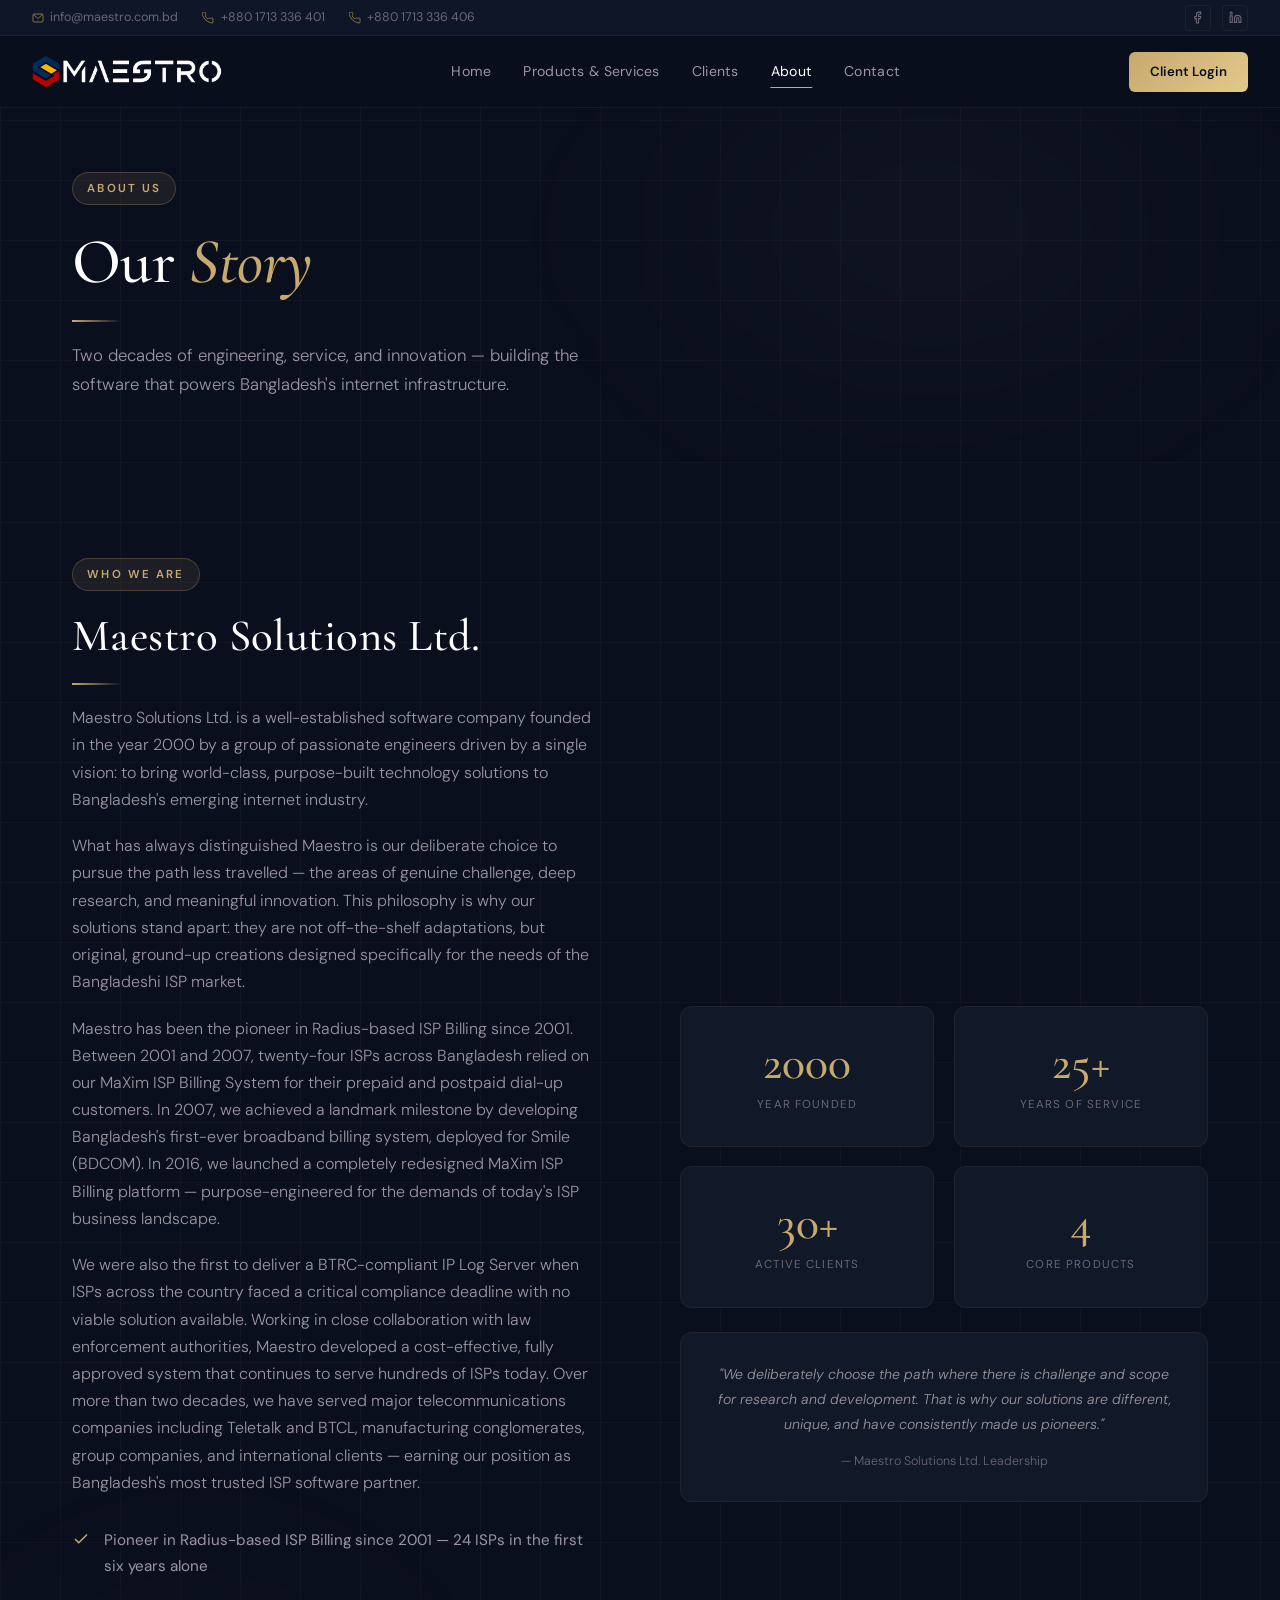
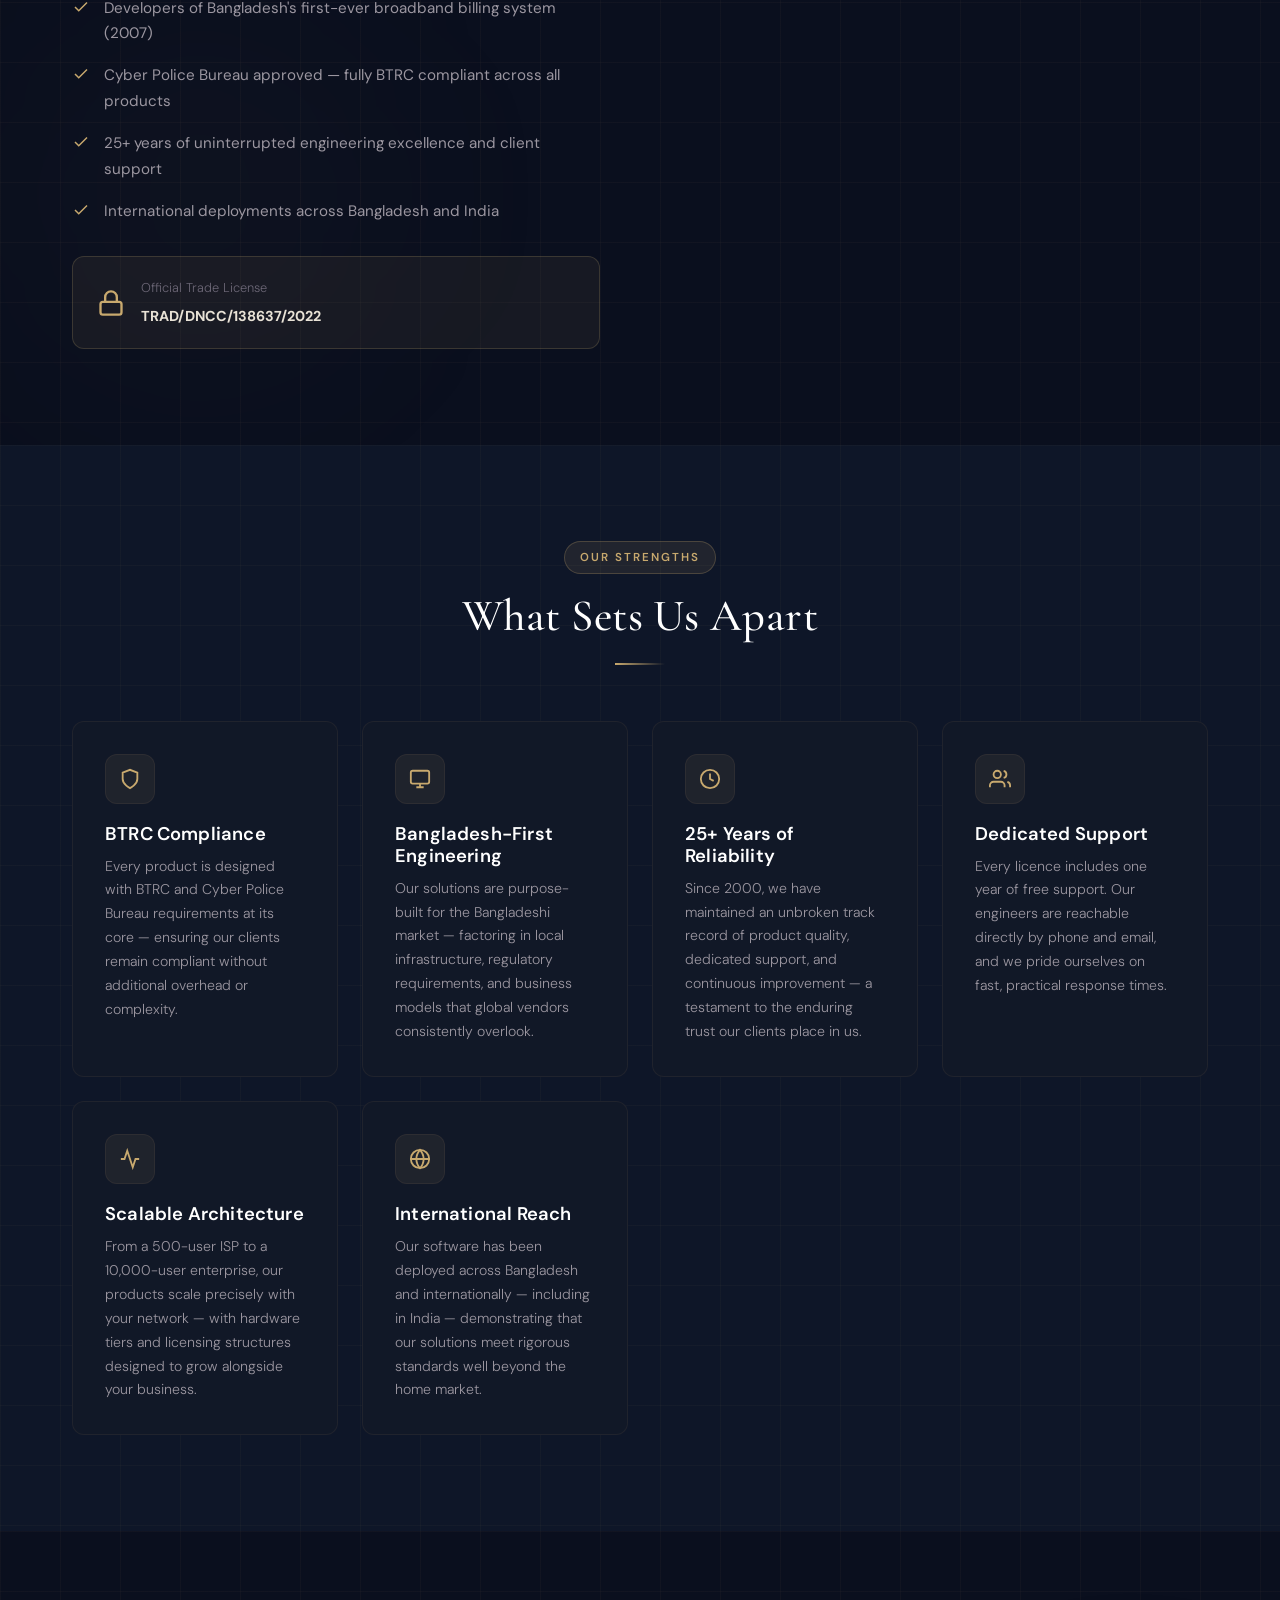
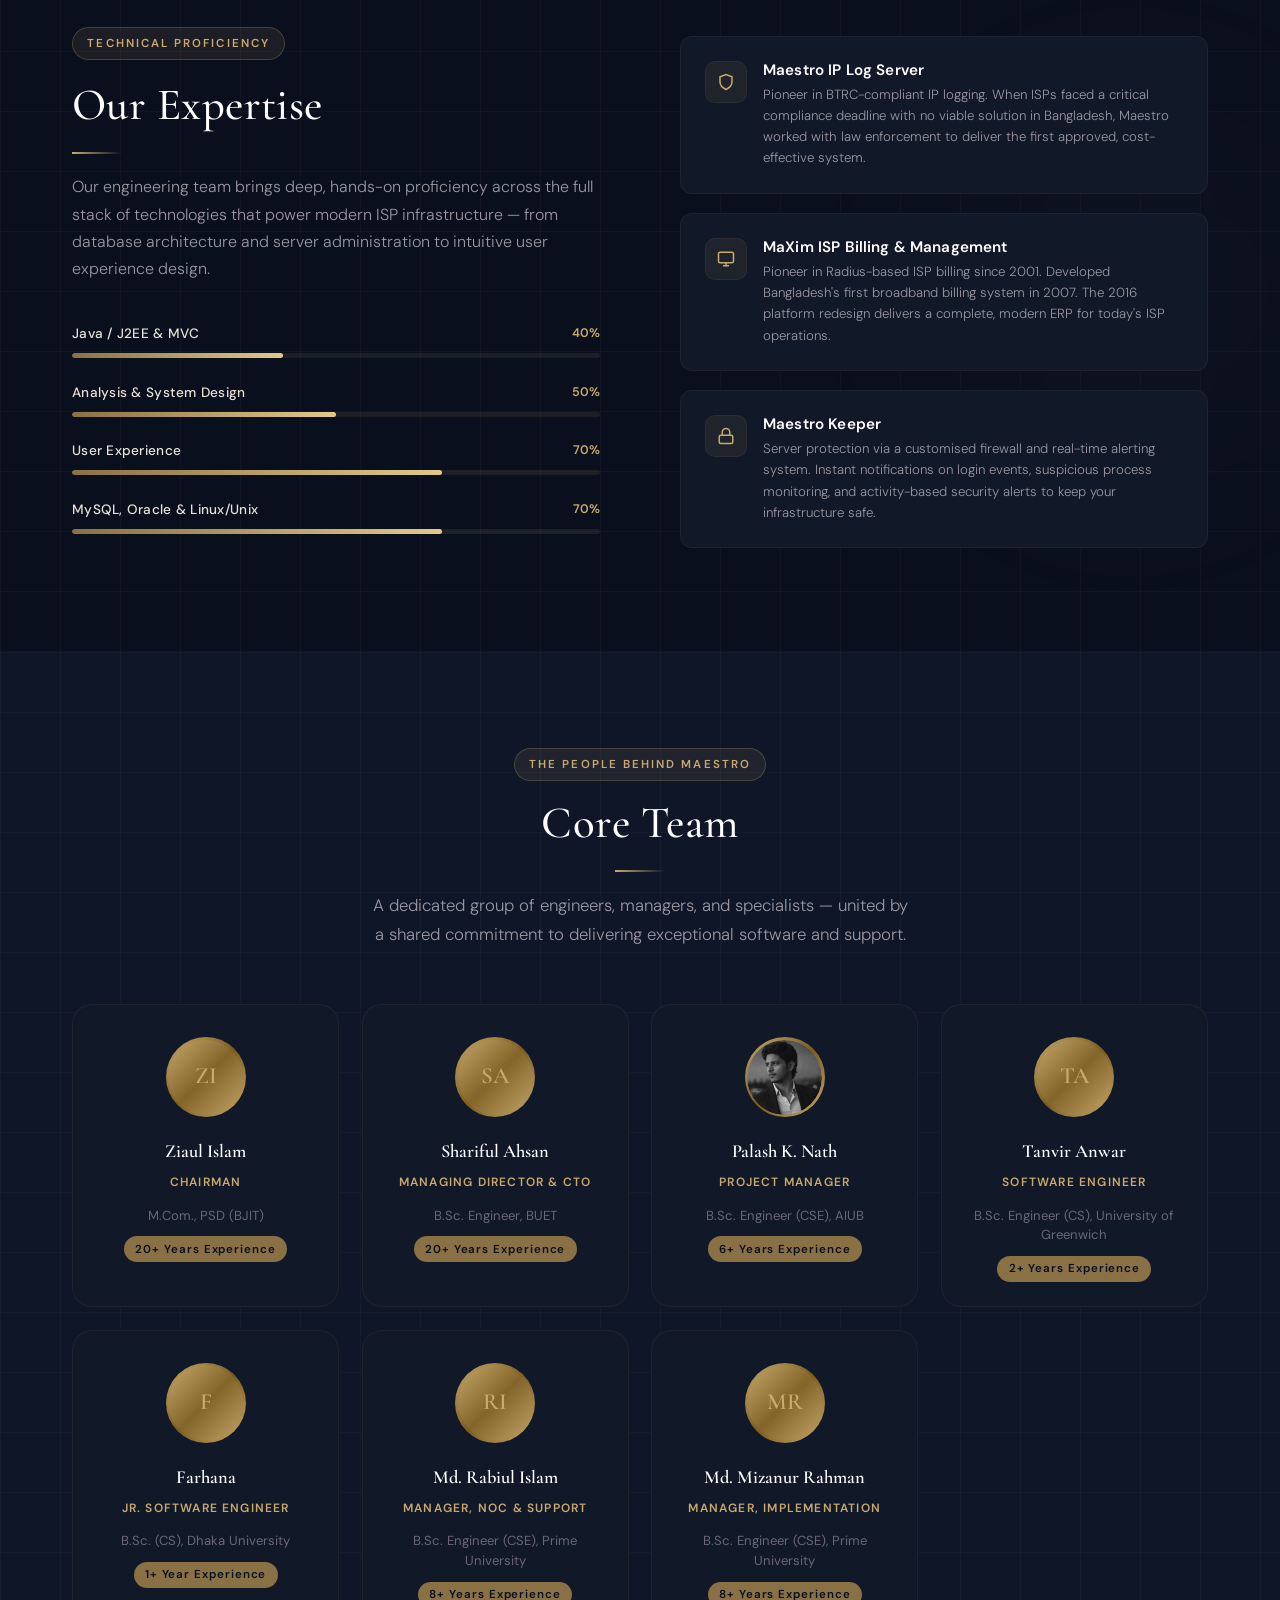
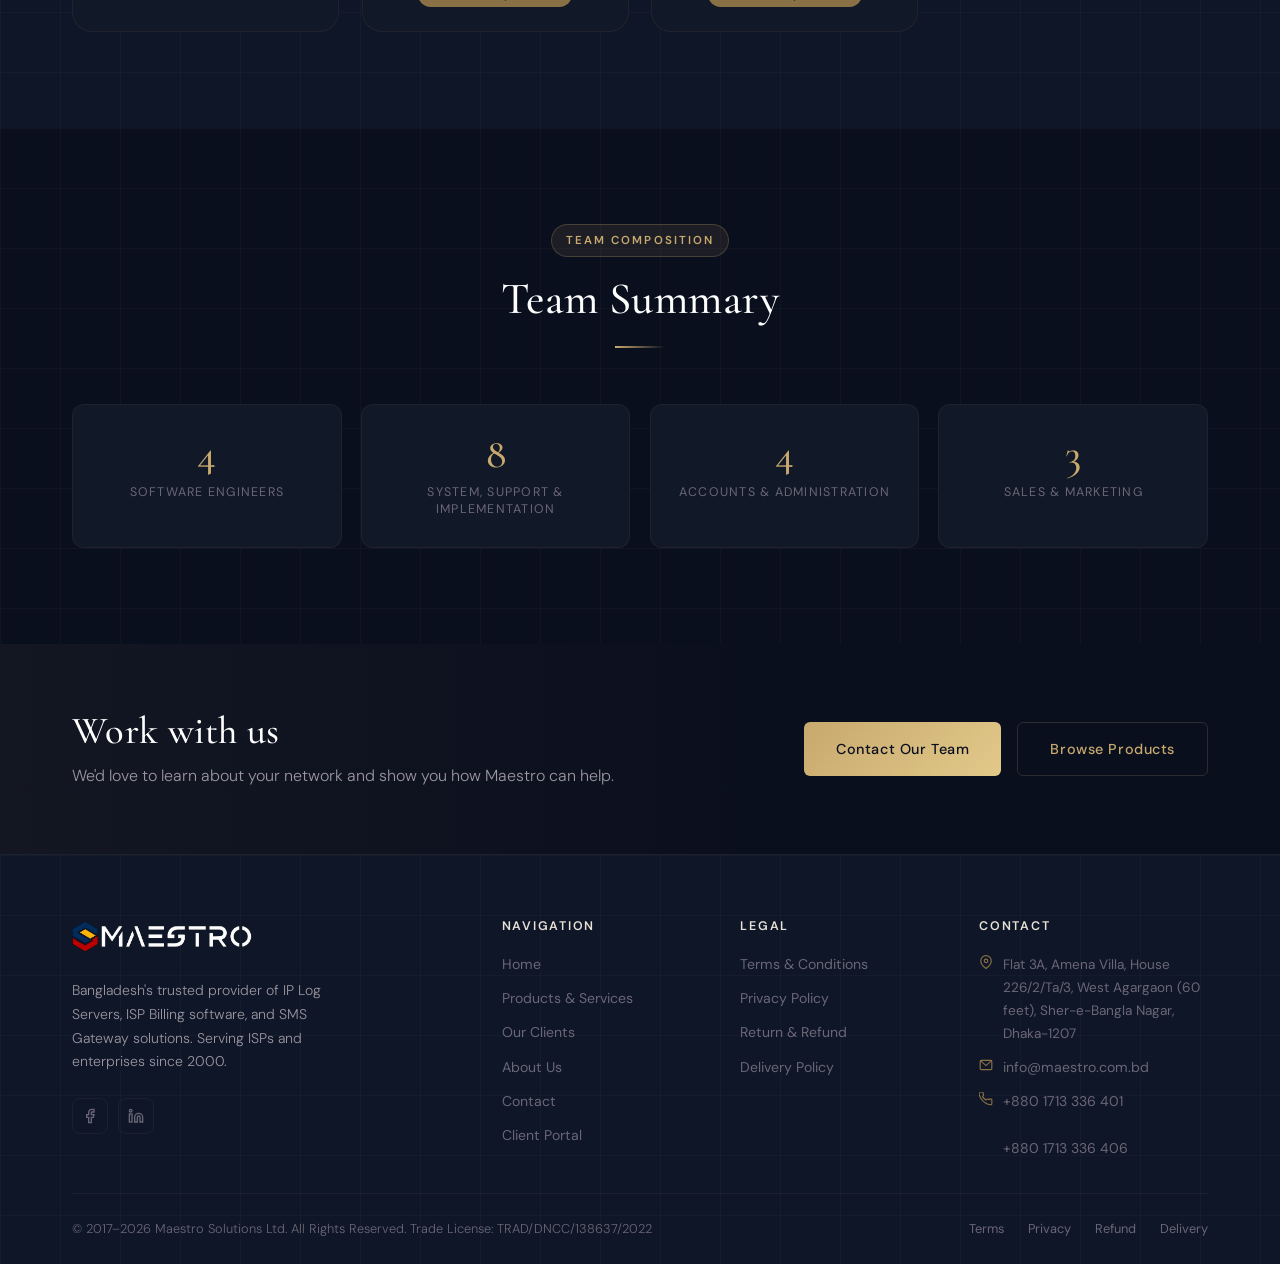
==== commit 64d8645e: "Update about.html" ====
--- a/about.html
+++ b/about.html
@@ -464,13 +464,13 @@
       <div class="team-card animate-up animate-delay-3">
         <div class="team-avatar-ring">
           <div class="team-avatar">
-            <img src="team-palash.png" alt="Palash Kanti Nath">
+            <img src="team-palash.png" alt="Palash K. Nath">
           </div>
         </div>
         <div class="team-name">Palash K. Nath</div>
-        <div class="team-role">Software Engineer</div>
+        <div class="team-role">Project Manager</div>
         <div class="team-degree">B.Sc. Engineer (CSE), AIUB</div>
-        <span class="team-exp">4+ Years Experience</span>
+        <span class="team-exp">6+ Years Experience</span>
       </div>
 
       <!-- Software Engineer -->
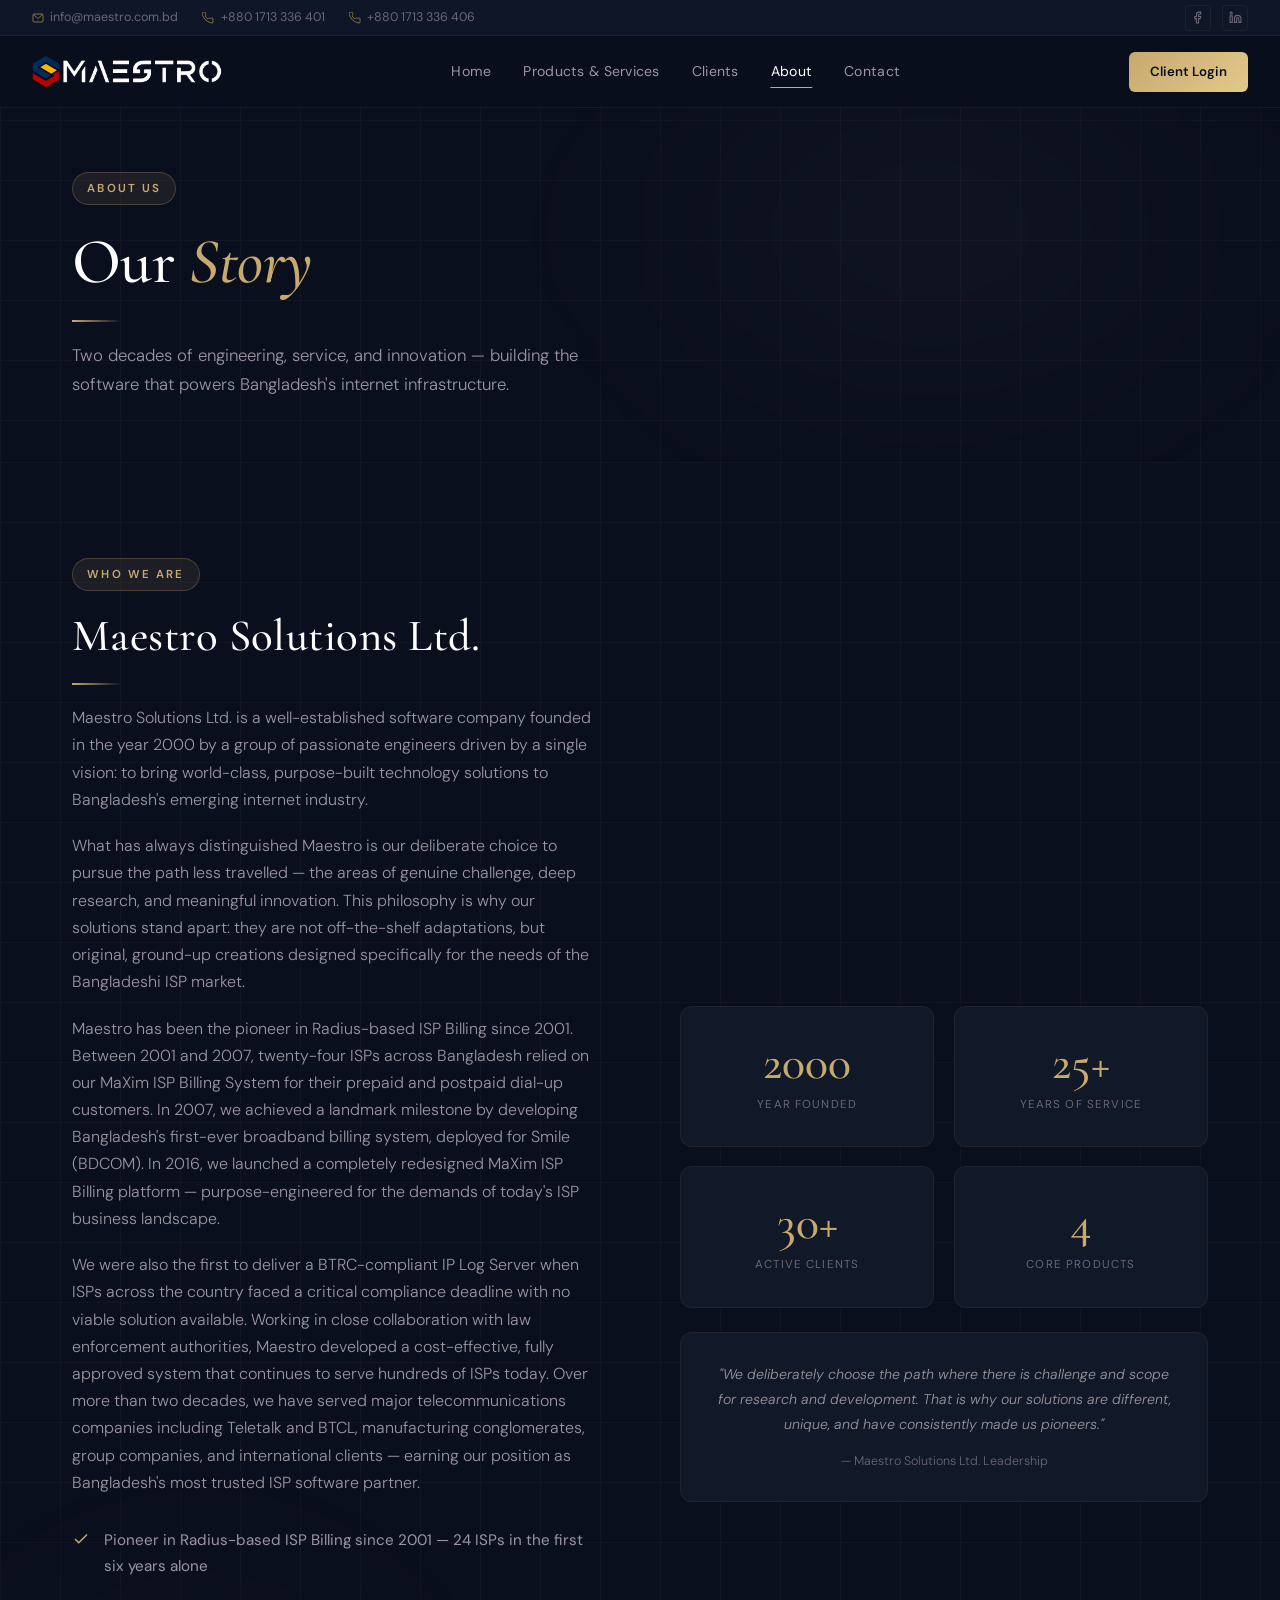
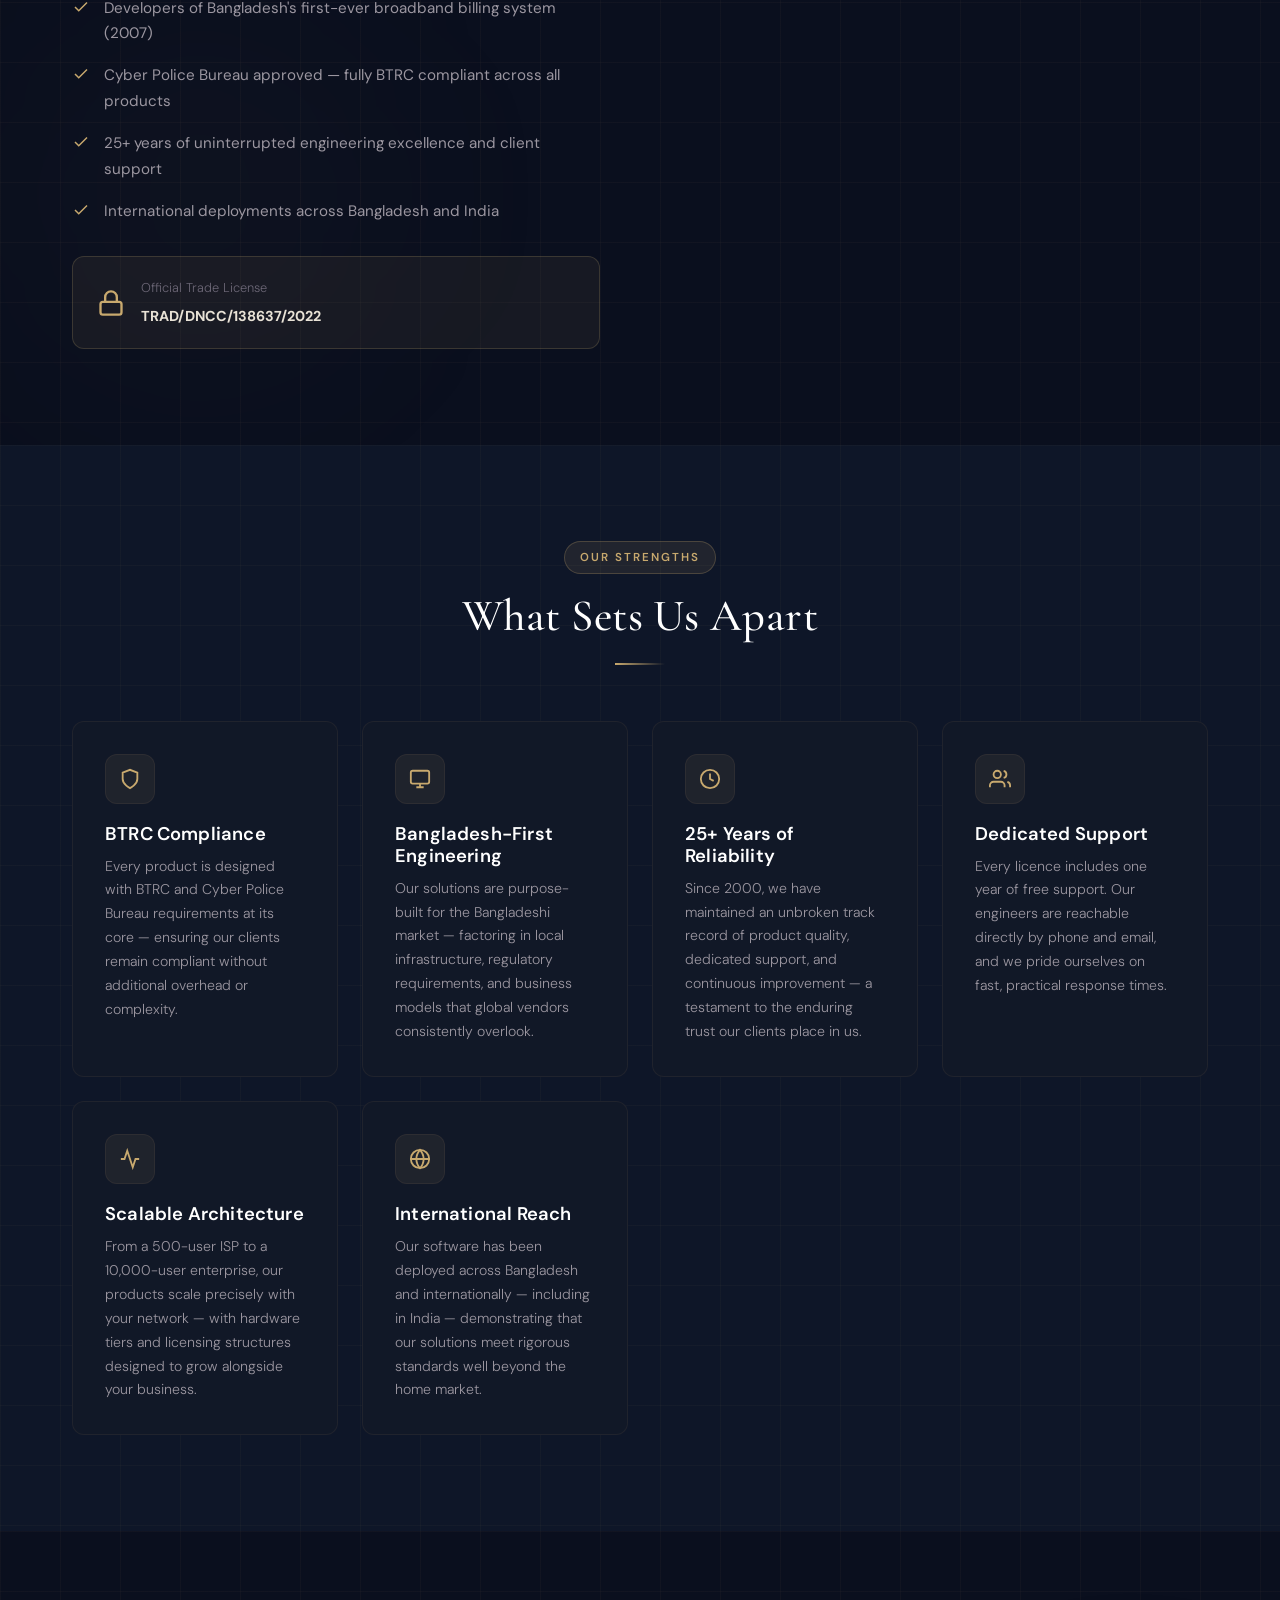
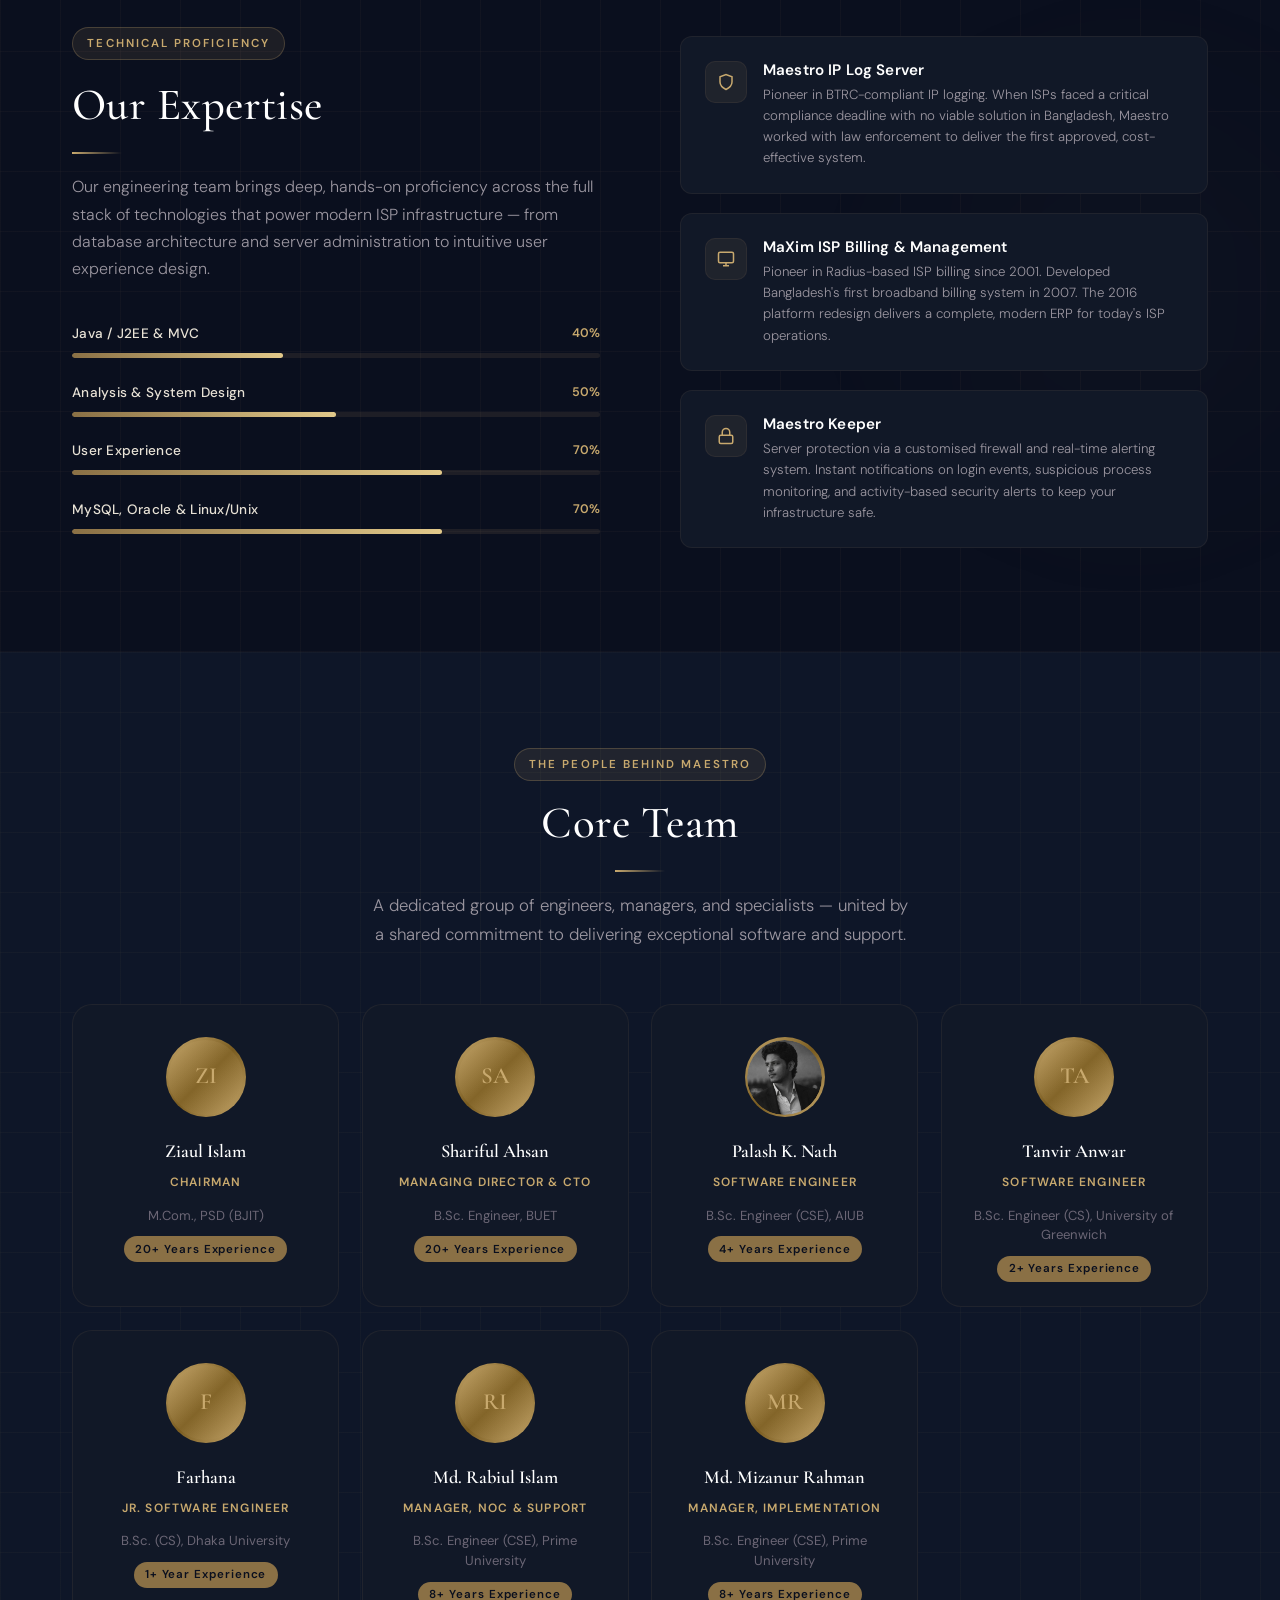
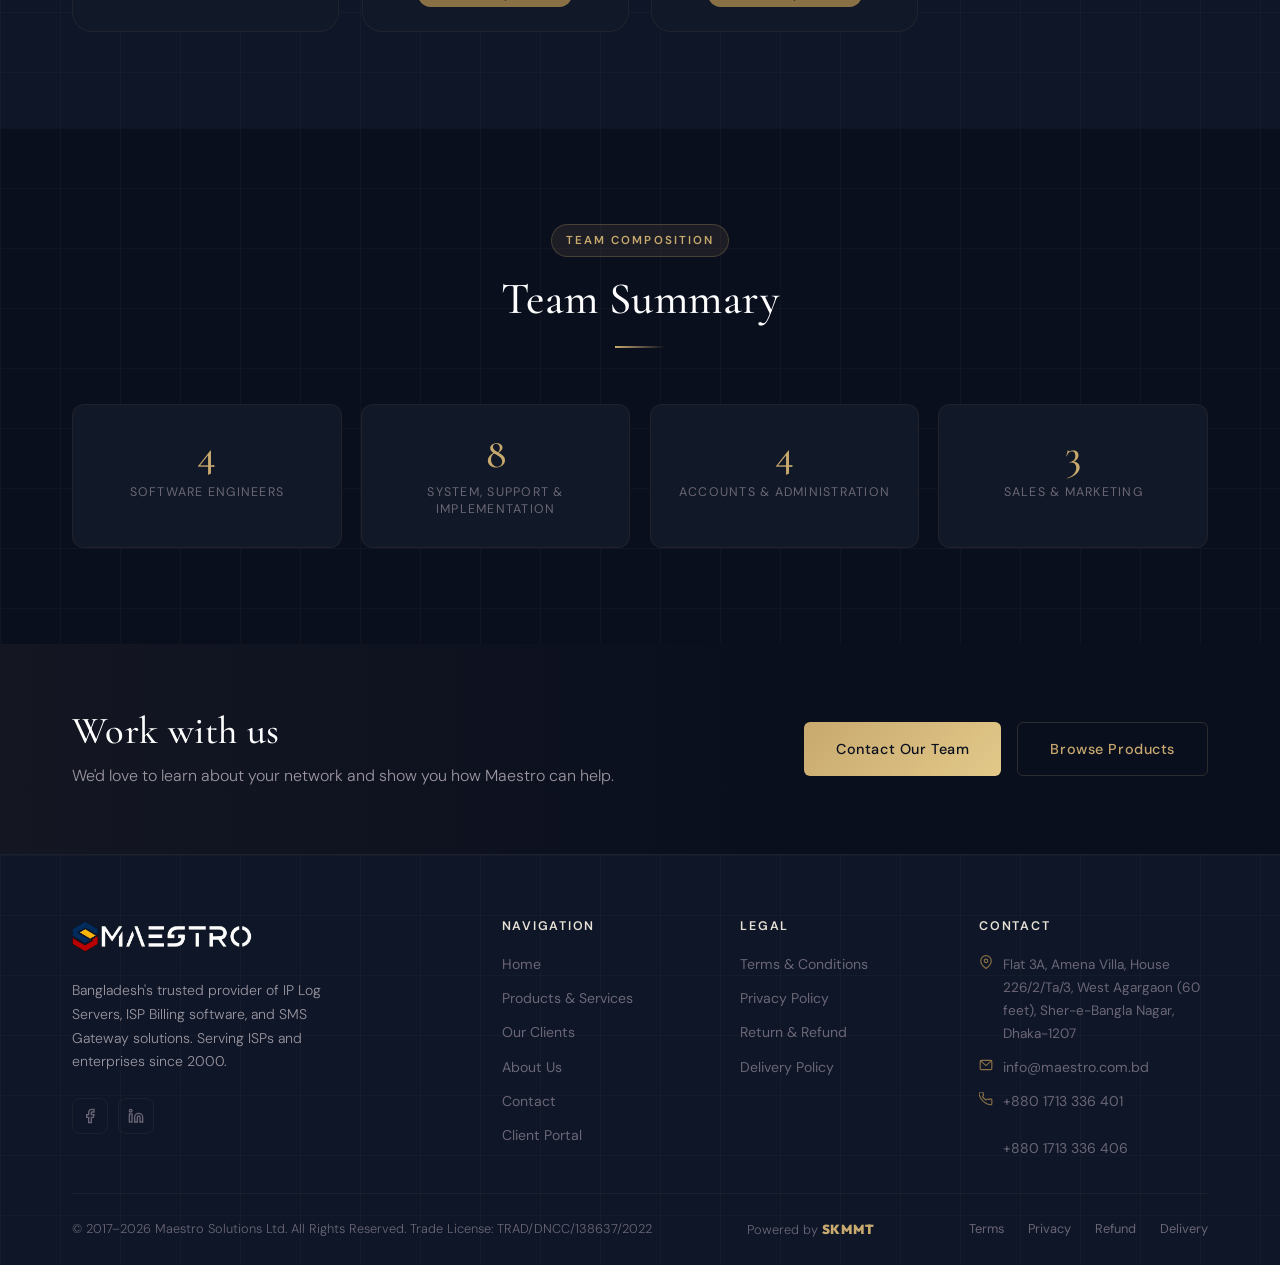
==== commit 47ddbf08: "Add files via upload" ====
--- a/about.html
+++ b/about.html
@@ -464,13 +464,13 @@
       <div class="team-card animate-up animate-delay-3">
         <div class="team-avatar-ring">
           <div class="team-avatar">
-            <img src="team-palash.png" alt="Palash K. Nath">
+            <img src="team-palash.png" alt="Palash Kanti Nath">
           </div>
         </div>
         <div class="team-name">Palash K. Nath</div>
-        <div class="team-role">Project Manager</div>
+        <div class="team-role">Software Engineer</div>
         <div class="team-degree">B.Sc. Engineer (CSE), AIUB</div>
-        <span class="team-exp">6+ Years Experience</span>
+        <span class="team-exp">4+ Years Experience</span>
       </div>
 
       <!-- Software Engineer -->
@@ -589,4 +589,4 @@
   });
 </script>
 </body>
-</html>
+</html>
--- a/style.css
+++ b/style.css
@@ -2,7 +2,7 @@
    MAESTRO SOLUTIONS LTD — GLOBAL CSS
    =================================== */
 
-@import url('https://fonts.googleapis.com/css2?family=Cormorant+Garamond:ital,wght@0,300;0,400;0,500;0,600;0,700;1,300;1,400&family=DM+Sans:ital,opsz,wght@0,9..40,300;0,9..40,400;0,9..40,500;0,9..40,600;0,9..40,700;1,9..40,300;1,9..40,400&display=swap');
+@import url('https://fonts.googleapis.com/css2?family=Cormorant+Garamond:ital,wght@0,300;0,400;0,500;0,600;0,700;1,300;1,400&family=DM+Sans:ital,opsz,wght@0,9..40,300;0,9..40,400;0,9..40,500;0,9..40,600;0,9..40,700;1,9..40,300;1,9..40,400&family=Outfit:wght@900&display=swap');
 
 /* ─── CSS VARIABLES ─── */
 :root {
@@ -1255,6 +1255,24 @@
 
 .footer-bottom-links a:hover { color: var(--gold); }
 
+.footer-powered-by {
+  font-size: 0.78rem;
+  color: var(--text-dim);
+  white-space: nowrap;
+}
+
+.footer-powered-by a {
+  font-family: 'Outfit', sans-serif;
+  font-weight: 900;
+  font-size: 0.82rem;
+  color: var(--gold);
+  letter-spacing: 0.06em;
+  transition: color var(--transition);
+  text-decoration: none;
+}
+
+.footer-powered-by a:hover { color: var(--gold-light); }
+
 /* ─── SECTION BACKGROUNDS ─── */
 .bg-navy-mid { background: var(--navy-mid); }
 .bg-navy-light { background: var(--navy-light); }
